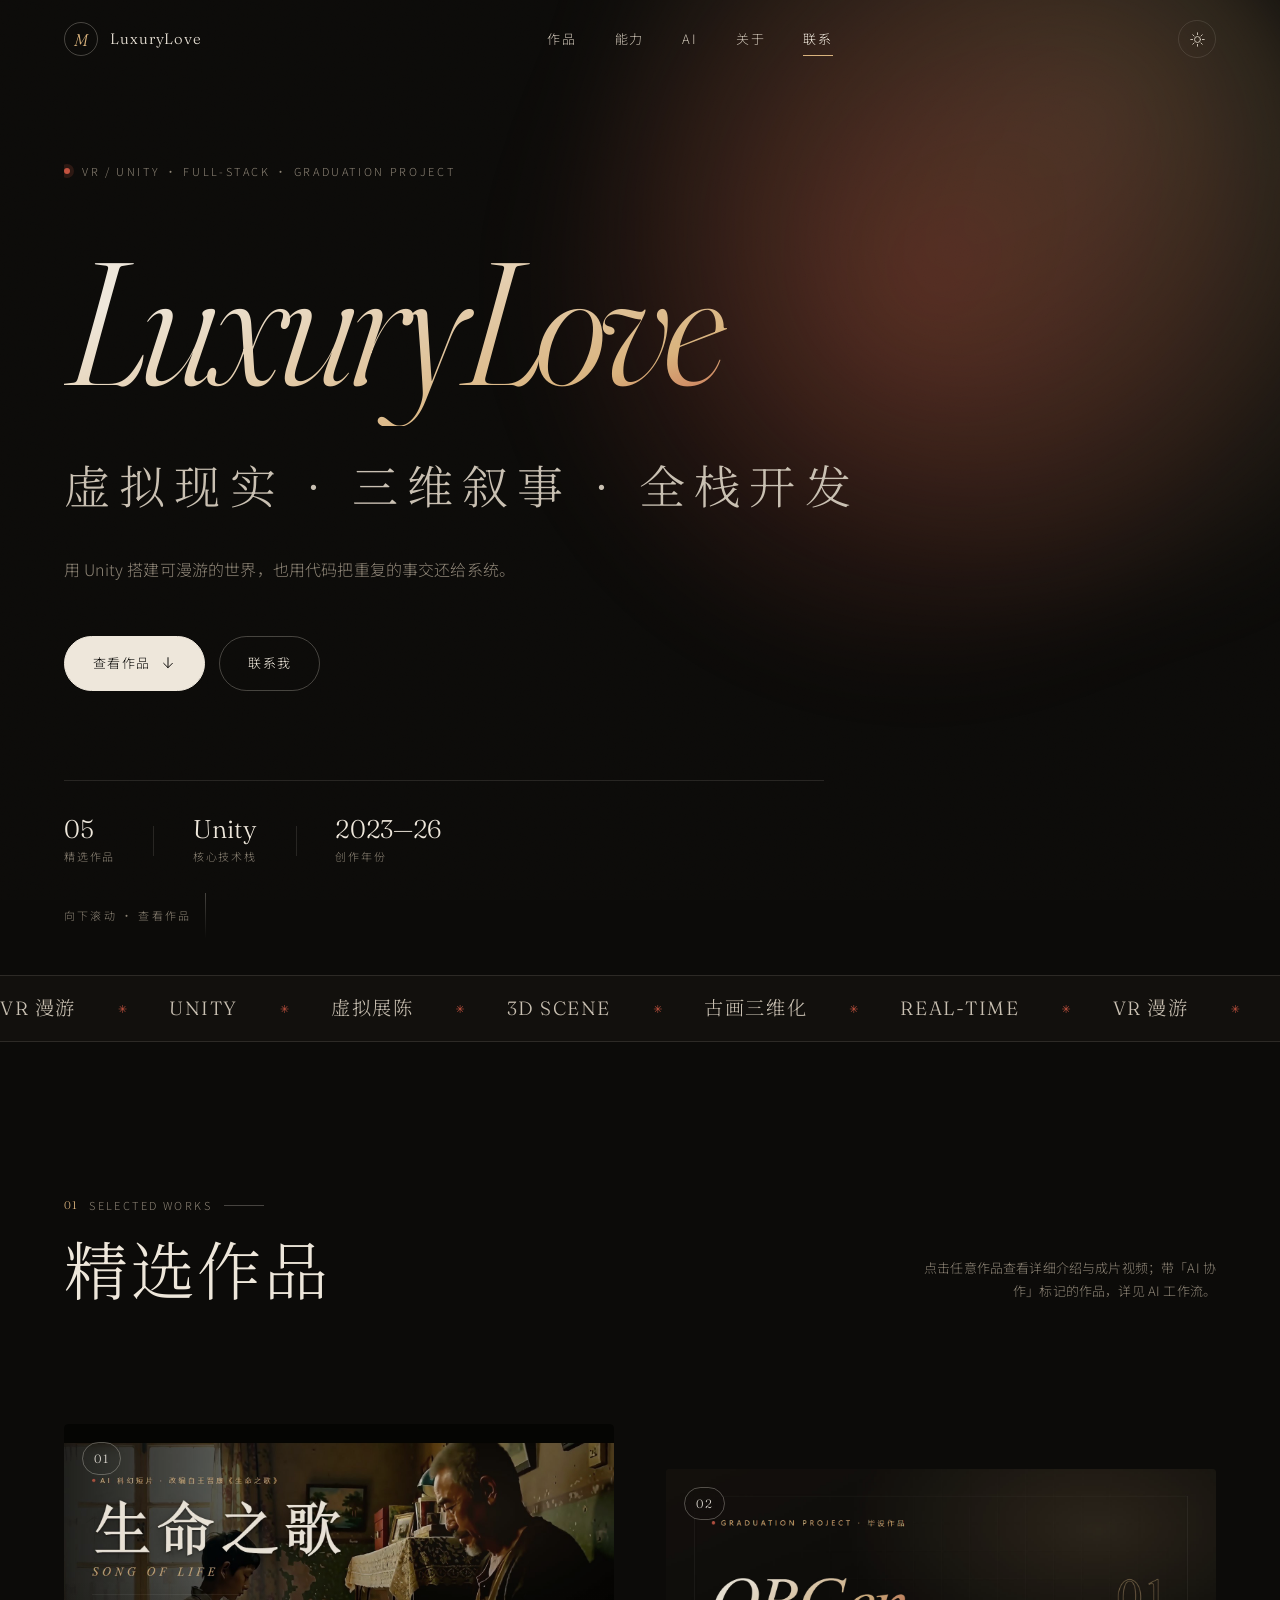
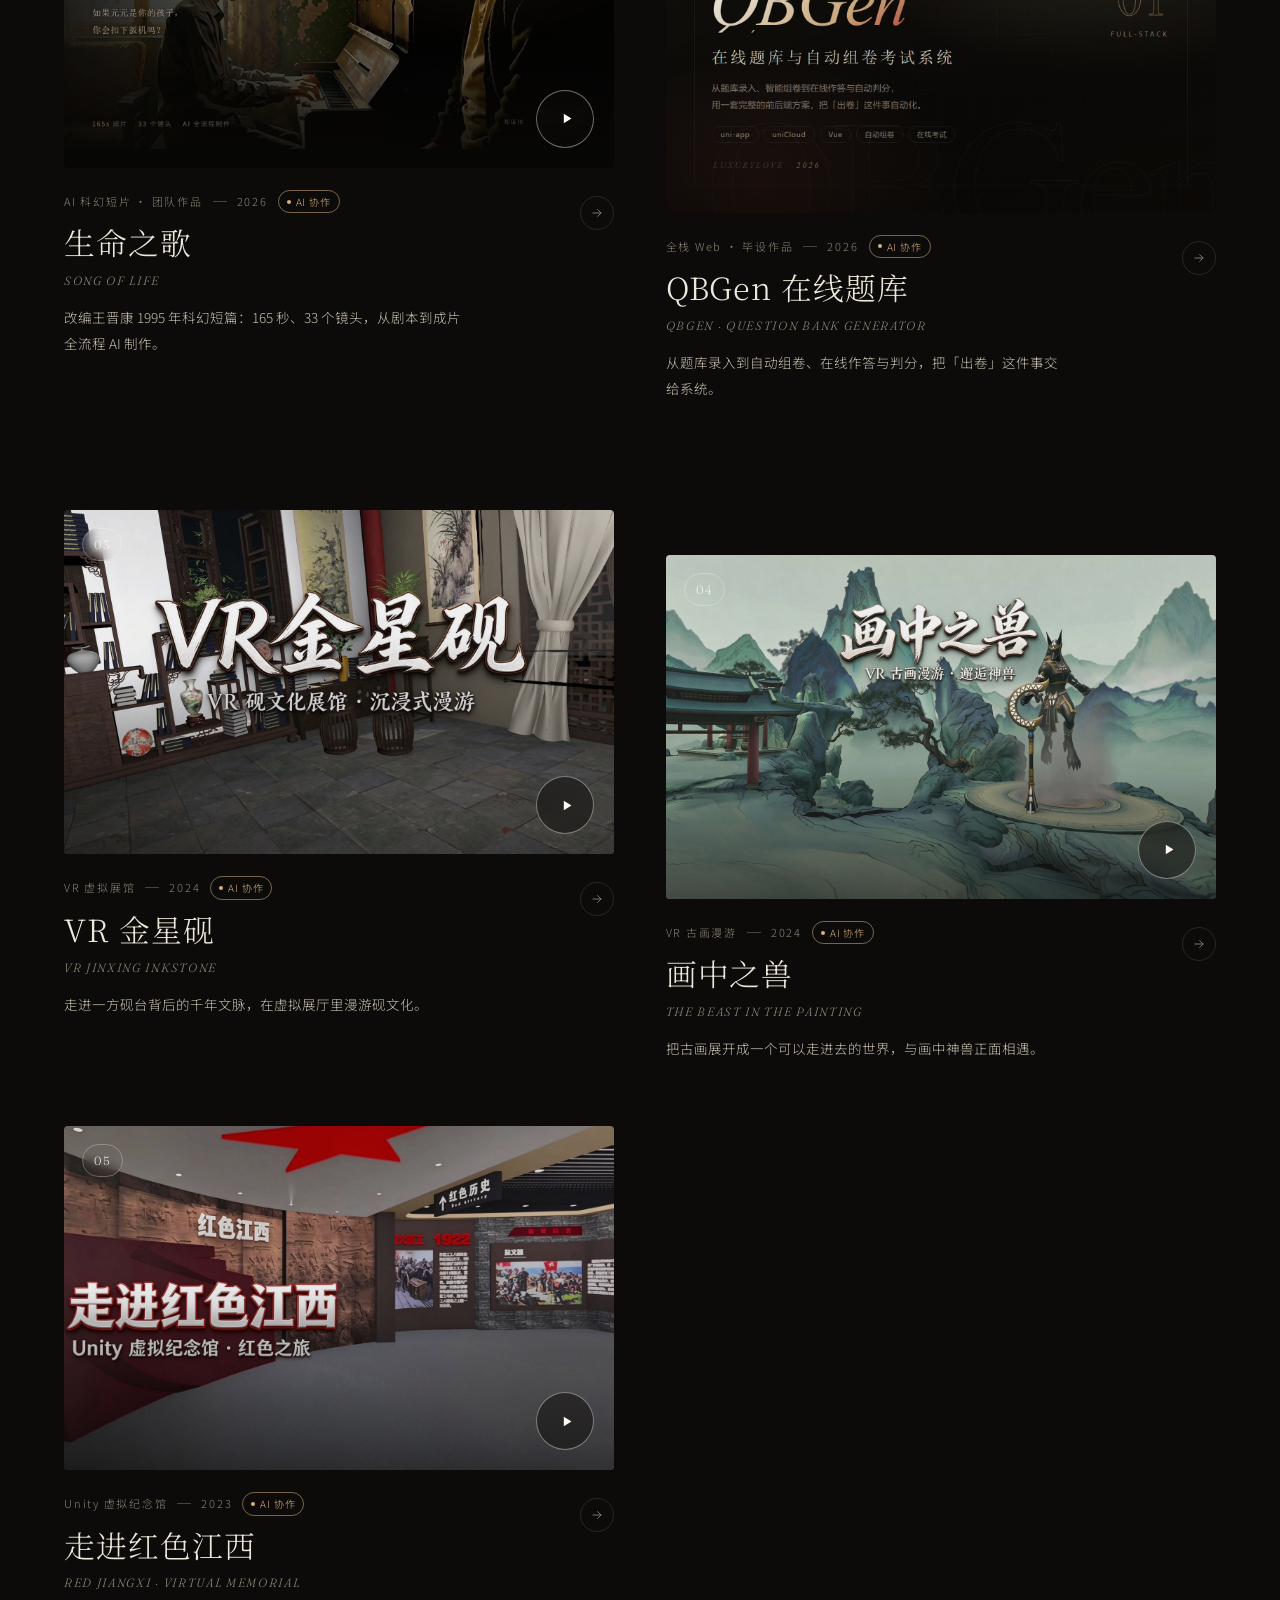
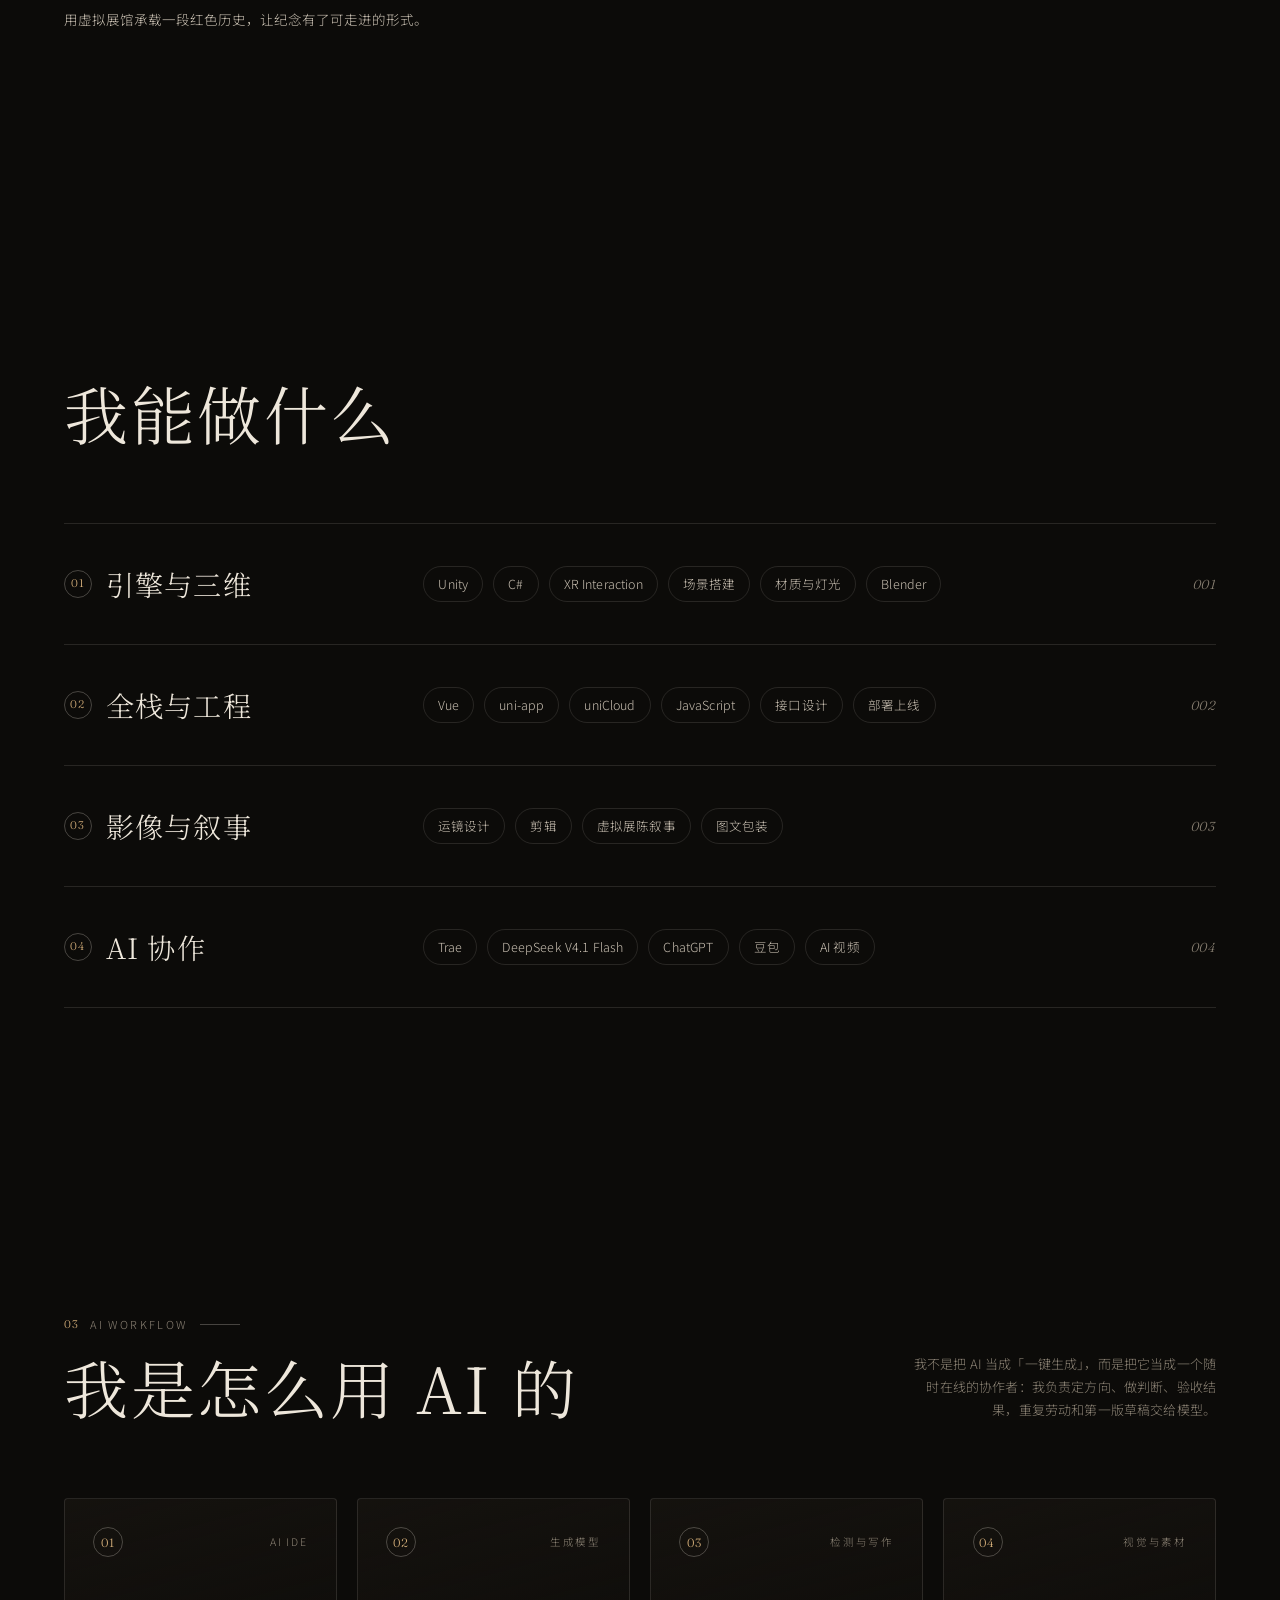
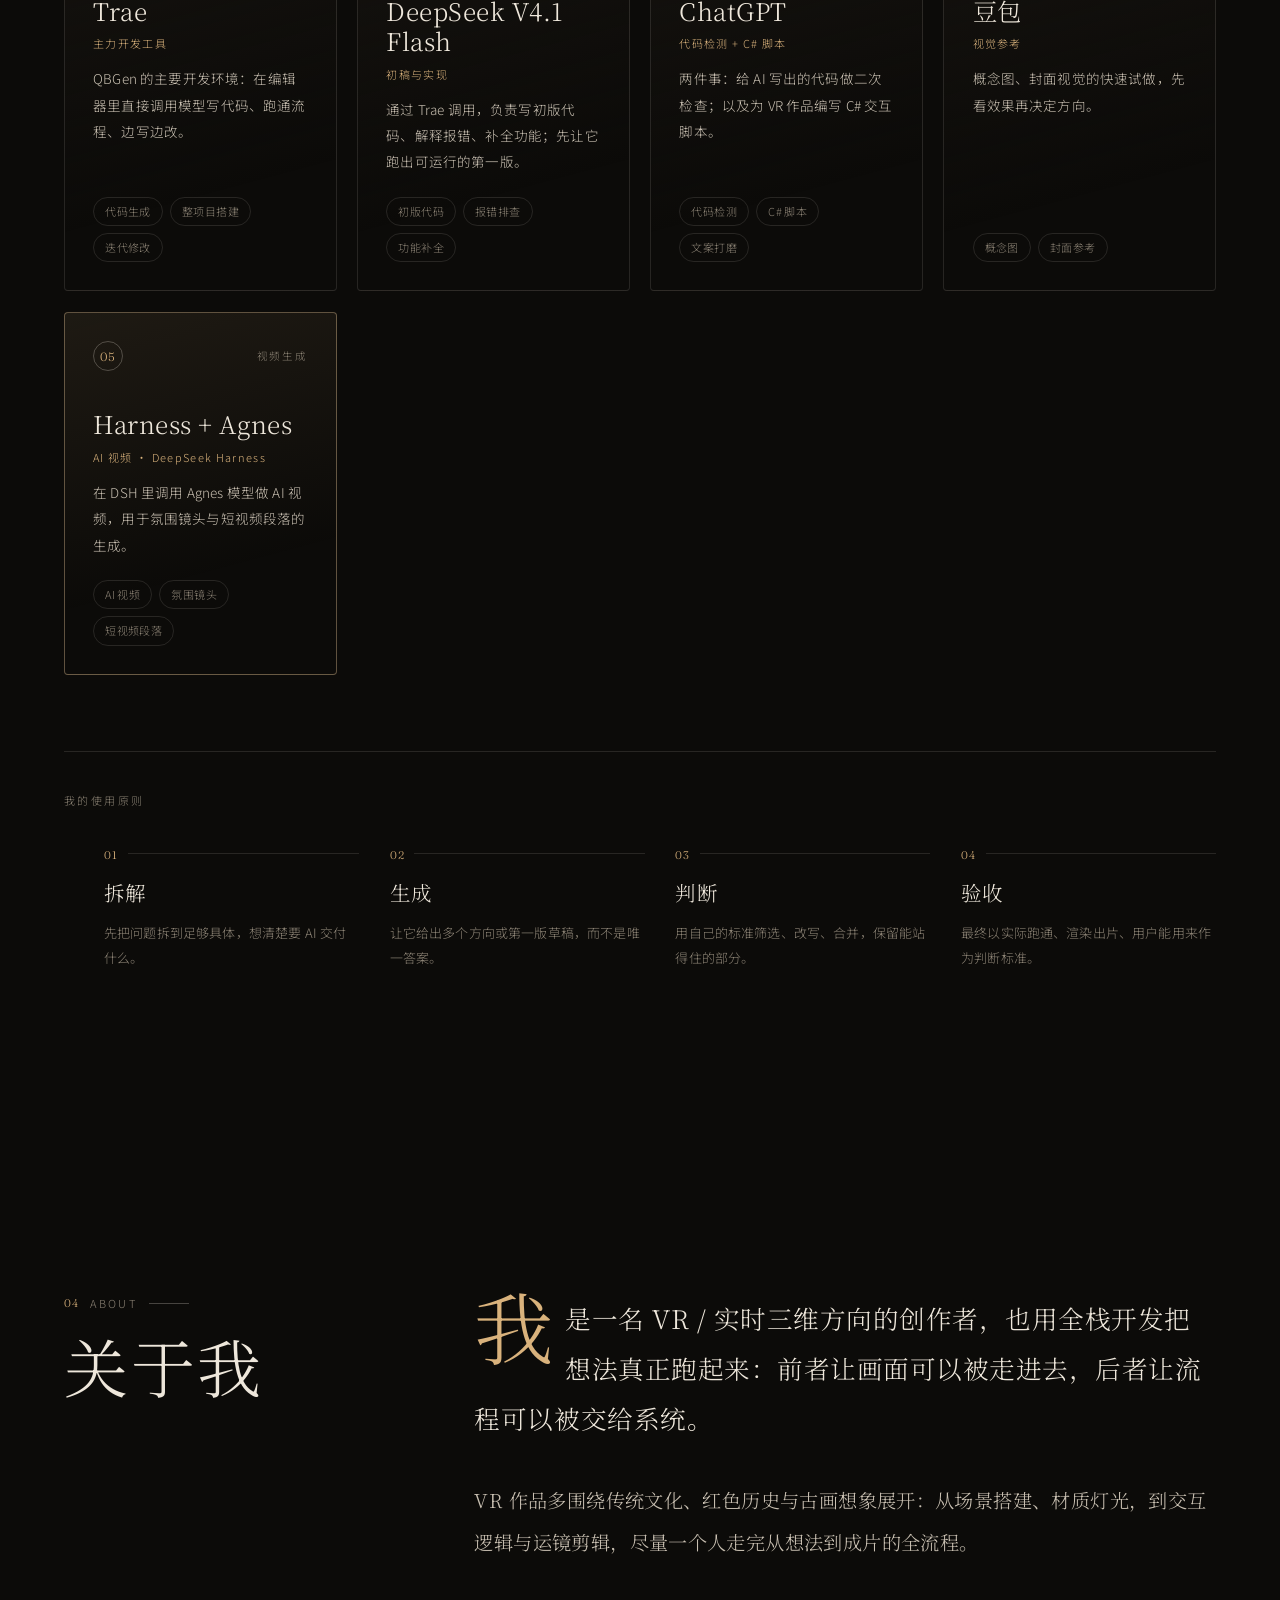
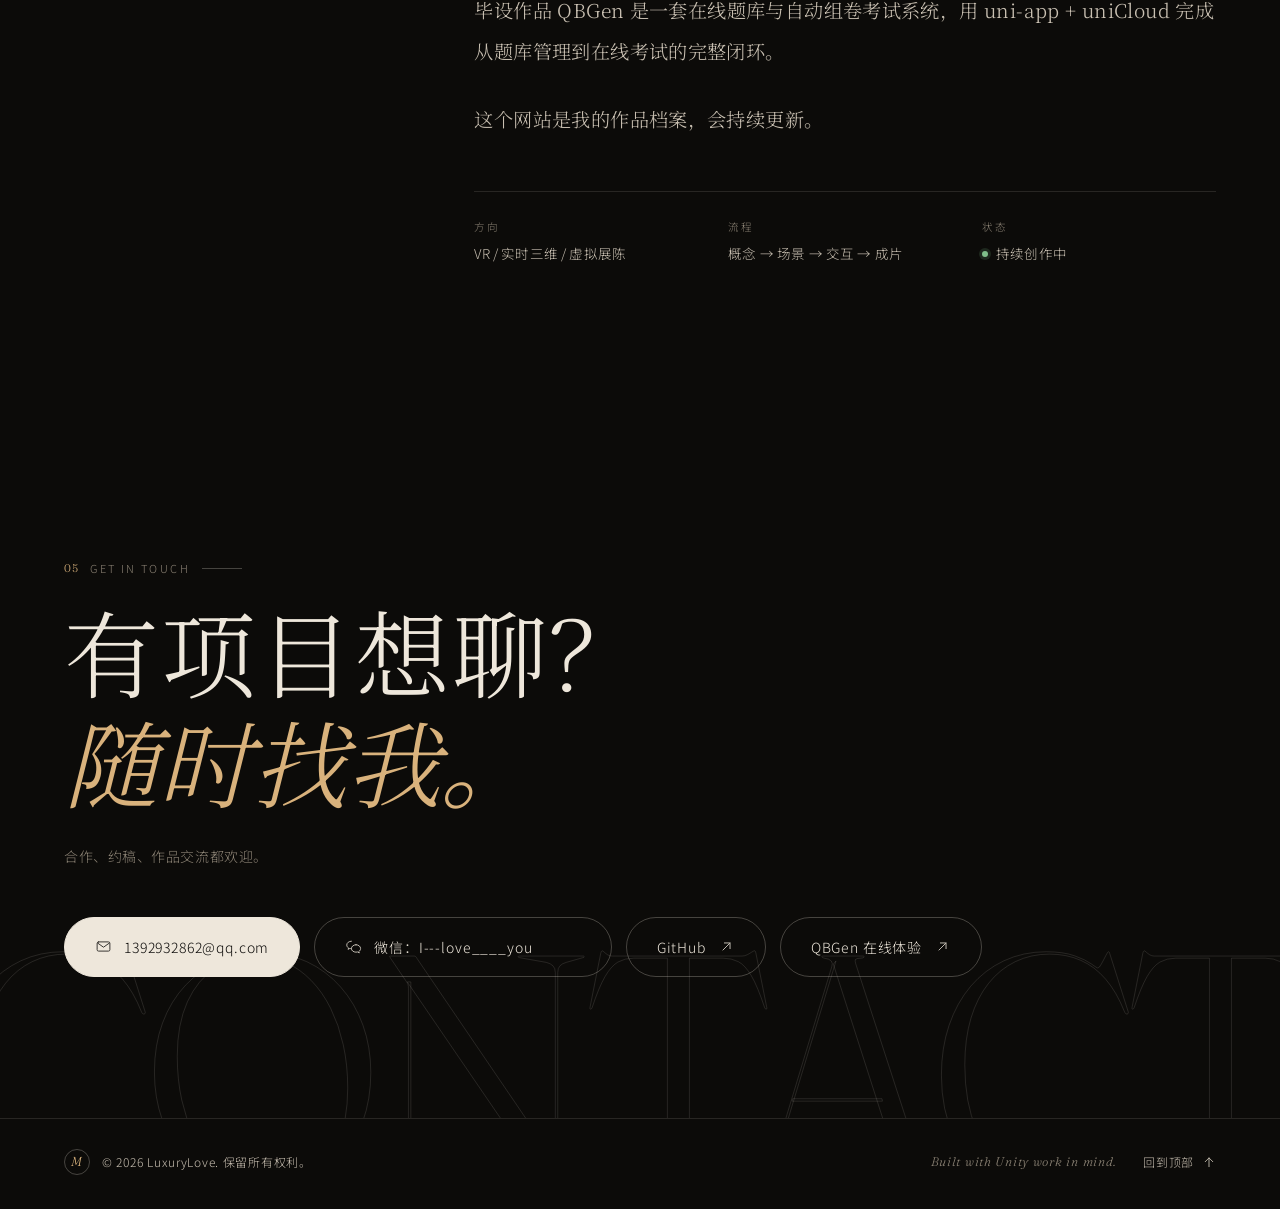
==== index.html @ 4fffd522 "Portfolio: VR works + QBGen + AI workflow + AI short film" ====
<!DOCTYPE html>
<html lang="zh-CN" data-theme="dark">
<head>
<meta charset="UTF-8" />
<meta name="viewport" content="width=device-width, initial-scale=1.0" />
<meta name="description" content="LuxuryLove · VR / Unity 三维作品集：VR 虚拟展馆、古画三维漫游、虚拟纪念馆。" />
<meta name="robots" content="noindex" />
<meta name="theme-color" content="#0c0b09" />
<title>LuxuryLove · VR 作品集</title>

<link rel="icon" href="data:image/svg+xml,%3Csvg xmlns='http://www.w3.org/2000/svg' viewBox='0 0 64 64'%3E%3Crect width='64' height='64' rx='14' fill='%230c0b09'/%3E%3Cpath d='M18 44V20h5l9 13 9-13h5v24h-6V31l-8 11-8-11v13z' fill='%23d9b27c'/%3E%3C/svg%3E" />

<link rel="preconnect" href="https://fonts.googleapis.com" />
<link rel="preconnect" href="https://fonts.gstatic.com" crossorigin />
<link href="https://fonts.googleapis.com/css2?family=Fraunces:ital,opsz,wght@0,9..144,300;0,9..144,400;1,9..144,300;1,9..144,400&family=Noto+Serif+SC:wght@300;400;600&family=Noto+Sans+SC:wght@300;400;500&display=swap" rel="stylesheet" />

<link rel="stylesheet" href="styles.css" />
<noscript>
  <style>
    .reveal, .work-card, .skill-row { opacity: 1 !important; transform: none !important; }
    .hero .scroll-hint { display: none; }
  </style>
</noscript>
</head>
<body>

<div class="grain" aria-hidden="true"></div>

<!-- 开发/截图辅助：?theme=light 强制亮色、?motion=off 直接显示全部内容、?scroll=0.5 打开即滚到指定比例、?open=作品id 直接打开详情。可保留，不影响正常访问。 -->
<script>
(function () {
  try {
    var q = new URLSearchParams(location.search);
    var root = document.documentElement;
    var theme = q.get("theme");
    if (theme === "light" || theme === "dark") root.setAttribute("data-theme", theme);
    if (q.get("motion") === "off") root.classList.add("no-motion");
    if (q.get("snap") === "1") root.classList.add("snap");
    var s = parseFloat(q.get("scroll"));
    if (!isNaN(s) && s > 0) {
      var go = function () { window.scrollTo(0, document.documentElement.scrollHeight * s); };
      window.addEventListener("load", function () { setTimeout(go, 60); });
    }
  } catch (e) {}
})();
</script>

<!-- ================= 顶部导航 ================= -->
<header class="site-header" id="siteHeader">
  <a class="brand" href="#top" aria-label="回到顶部">
    <span class="brand-mark" aria-hidden="true">M</span>
    <span class="brand-name">LuxuryLove</span>
  </a>

  <nav class="site-nav" aria-label="主导航">
    <a href="#works" data-nav="works">作品</a>
    <a href="#skills" data-nav="skills">能力</a>
    <a href="#ai" data-nav="ai">AI</a>
    <a href="#about" data-nav="about">关于</a>
    <a href="#contact" data-nav="contact">联系</a>
  </nav>

  <div class="header-tools">
    <button class="theme-toggle" id="themeToggle" type="button" aria-label="切换明暗主题" title="切换明暗主题">
      <svg class="ico-sun" viewBox="0 0 24 24" fill="none" stroke="currentColor" stroke-width="1.4" stroke-linecap="round"><circle cx="12" cy="12" r="4.2"/><path d="M12 2.5v2.6M12 18.9v2.6M2.5 12h2.6M18.9 12h2.6M5.3 5.3l1.8 1.8M16.9 16.9l1.8 1.8M18.7 5.3l-1.8 1.8M7.1 16.9l-1.8 1.8"/></svg>
      <svg class="ico-moon" viewBox="0 0 24 24" fill="none" stroke="currentColor" stroke-width="1.4" stroke-linecap="round" stroke-linejoin="round"><path d="M20 14.6A8.4 8.4 0 1 1 9.4 4a6.8 6.8 0 0 0 10.6 10.6Z"/></svg>
    </button>
  </div>
</header>

<main id="top">

  <!-- ================= 首屏 ================= -->
  <section class="hero" id="hero">
    <div class="hero-glow" aria-hidden="true"></div>
    <div class="hero-inner">
      <p class="eyebrow reveal" data-reveal-delay="0">
        <span class="dot" aria-hidden="true"></span>
        <span id="eyebrowText">VR DEVELOPER / 3D SCENE / VIRTUAL EXHIBITION</span>
      </p>

      <h1 class="hero-title">
        <span class="line reveal" data-reveal-delay="80">
          <em class="hero-name" id="heroName">LuxuryLove</em>
        </span>
        <span class="line line-cn reveal" data-reveal-delay="180" id="heroCn">虚拟现实 · 三维叙事</span>
      </h1>

      <p class="hero-lede reveal" data-reveal-delay="280" id="heroTagline">
        用 Unity 搭建可漫游的世界，把文化、历史与想象装进虚拟现场。
      </p>

      <div class="hero-actions reveal" data-reveal-delay="380">
        <a class="btn btn-primary" href="#works">
          <span>查看作品</span>
          <svg viewBox="0 0 24 24" fill="none" stroke="currentColor" stroke-width="1.5" stroke-linecap="round" stroke-linejoin="round" aria-hidden="true"><path d="M12 4v15M5.5 12.5 12 19l6.5-6.5"/></svg>
        </a>
        <a class="btn btn-ghost" href="#contact">
          <span>联系我</span>
        </a>
      </div>

      <div class="hero-meta reveal" data-reveal-delay="460">
        <div class="meta-item">
          <span class="meta-num" id="workCount">03</span>
          <span class="meta-label">精选作品</span>
        </div>
        <div class="meta-divider" aria-hidden="true"></div>
        <div class="meta-item">
          <span class="meta-num">Unity</span>
          <span class="meta-label">核心技术栈</span>
        </div>
        <div class="meta-divider" aria-hidden="true"></div>
        <div class="meta-item">
          <span class="meta-num" id="yearRange">2023—26</span>
          <span class="meta-label">创作年份</span>
        </div>
      </div>
    </div>

    <div class="scroll-hint" aria-hidden="true">
      <span id="scrollHintText">向下滚动 · 查看作品</span>
      <span class="scroll-line"></span>
    </div>
  </section>

  <!-- ================= 关键词滚动带 ================= -->
  <div class="ticker" aria-hidden="true">
    <div class="ticker-track">
      <span>VR 漫游</span><i>✳</i><span>UNITY</span><i>✳</i><span>虚拟展陈</span><i>✳</i><span>3D SCENE</span><i>✳</i><span>古画三维化</span><i>✳</i><span>REAL-TIME</span><i>✳</i>
      <span>VR 漫游</span><i>✳</i><span>UNITY</span><i>✳</i><span>虚拟展陈</span><i>✳</i><span>3D SCENE</span><i>✳</i><span>古画三维化</span><i>✳</i><span>REAL-TIME</span><i>✳</i>
    </div>
  </div>

  <!-- ================= 作品 ================= -->
  <section class="section works" id="works">
    <div class="section-head">
      <div>
        <p class="section-kicker reveal"><span>01</span> Selected Works</p>
        <h2 class="section-title reveal">精选作品</h2>
      </div>
      <p class="section-note reveal">点击任意作品查看详细介绍与成片视频；带「AI 协作」标记的作品，详见 AI 工作流。</p>
    </div>

    <div class="works-grid" id="worksGrid">
      <!-- 由 main.js 根据 data.js 生成 -->
    </div>
  </section>

  <!-- ================= 能力 ================= -->
  <section class="section skills" id="skills">
    <div class="section-head">
      <div>
        <p class="section-kicker reveal"><span>02</span> Capabilities</p>
        <h2 class="section-title reveal">我能做什么</h2>
      </div>
    </div>

    <div class="skill-list" id="skillList">
      <!-- 由 main.js 生成 -->
    </div>
  </section>

  <!-- ================= AI 工作流 ================= -->
  <section class="section ai" id="ai">
    <div class="section-head">
      <div>
        <p class="section-kicker reveal"><span>03</span> AI Workflow</p>
        <h2 class="section-title reveal">我是怎么用 AI 的</h2>
      </div>
      <p class="section-note reveal" id="aiIntro">我不是把 AI 当成「一键生成」，而是把它当成一个随时在线的协作者。</p>
    </div>

    <div class="ai-grid" id="aiToolGrid">
      <!-- 由 main.js 生成 -->
    </div>

    <div class="ai-flow reveal">
      <p class="ai-flow-label">我的使用原则</p>
      <ol class="ai-flow-steps" id="aiFlow">
        <!-- 由 main.js 生成 -->
      </ol>
    </div>
  </section>

  <!-- ================= 关于 ================= -->
  <section class="section about" id="about">
    <div class="about-grid">
      <div class="about-side reveal">
        <p class="section-kicker"><span>04</span> About</p>
        <h2 class="section-title">关于我</h2>
        <div class="about-avatar" id="aboutAvatar" hidden>
          <img alt="LuxuryLove 的头像" id="avatarImg" />
        </div>
      </div>

      <div class="about-main">
        <div class="about-text" id="aboutText">
          <!-- 由 main.js 生成 -->
        </div>

        <div class="about-facts reveal">
          <div class="fact">
            <span class="fact-label">方向</span>
            <span class="fact-value">VR / 实时三维 / 虚拟展陈</span>
          </div>
          <div class="fact">
            <span class="fact-label">流程</span>
            <span class="fact-value">概念 → 场景 → 交互 → 成片</span>
          </div>
          <div class="fact">
            <span class="fact-label">状态</span>
            <span class="fact-value"><span class="status-dot" aria-hidden="true"></span>持续创作中</span>
          </div>
        </div>
      </div>
    </div>
  </section>

  <!-- ================= 联系 ================= -->
  <section class="section contact" id="contact">
    <div class="contact-inner">
      <p class="section-kicker reveal"><span>05</span> Get in touch</p>
      <h2 class="contact-title reveal">有项目想聊？<br /><em>随时找我。</em></h2>
      <p class="contact-sub reveal">合作、约稿、作品交流都欢迎。</p>

      <div class="contact-actions reveal" id="contactActions">
        <!-- 由 main.js 生成 -->
      </div>
    </div>

    <div class="contact-bg-text" aria-hidden="true">CONTACT</div>
  </section>

</main>

<!-- ================= 页脚 ================= -->
<footer class="site-footer">
  <div class="footer-left">
    <span class="brand-mark small" aria-hidden="true">M</span>
    <span>© <span id="year">2026</span> LuxuryLove. 保留所有权利。</span>
  </div>
  <div class="footer-right">
    <span class="footer-hint">Built with Unity work in mind.</span>
    <a href="#top" class="to-top">回到顶部 <svg viewBox="0 0 24 24" fill="none" stroke="currentColor" stroke-width="1.5" stroke-linecap="round" stroke-linejoin="round" aria-hidden="true"><path d="M12 20V5M5.5 11.5 12 5l6.5 6.5"/></svg></a>
  </div>
</footer>

<!-- ================= 作品详情弹窗 ================= -->
<div class="modal" id="modal" hidden>
  <div class="modal-backdrop" data-close-modal></div>
  <div class="modal-panel" role="dialog" aria-modal="true" aria-labelledby="modalTitle" tabindex="-1">
    <button class="modal-close" type="button" aria-label="关闭" data-close-modal>
      <svg viewBox="0 0 24 24" fill="none" stroke="currentColor" stroke-width="1.5" stroke-linecap="round"><path d="M6 6l12 12M18 6 6 18"/></svg>
    </button>

    <div class="modal-top">
      <div class="modal-media" id="modalMedia">
        <!-- 视频 / 封面 -->
      </div>

      <div class="modal-head">
        <p class="modal-eyebrow" id="modalEyebrow"></p>
        <h3 class="modal-title" id="modalTitle"></h3>
        <p class="modal-en" id="modalEn"></p>
        <div class="modal-meta" id="modalMeta"></div>
        <div class="modal-tags" id="modalTags"></div>
      </div>
    </div>

    <div class="modal-body">
      <div class="modal-link-row" id="modalLinkRow" hidden>
        <a class="modal-link" id="modalLink" href="#" target="_blank" rel="noopener noreferrer">
          <span>在线体验</span>
          <svg viewBox="0 0 24 24" fill="none" stroke="currentColor" stroke-width="1.5" stroke-linecap="round" stroke-linejoin="round" aria-hidden="true"><path d="M7 17 17 7M9 7h8v8"/></svg>
        </a>
      </div>

      <div class="modal-ai" id="modalAi" hidden>
        <h4>AI 协作</h4>
        <div class="modal-ai-tools" id="modalAiTools"></div>
        <p class="modal-ai-note" id="modalAiNote"></p>
      </div>

      <div class="modal-copy" id="modalCopy"></div>
      <p class="modal-credits" id="modalCredits" hidden></p>

      <div class="modal-section" id="modalHighlightsWrap">
        <h4>做了什么</h4>
        <ul class="modal-highlights" id="modalHighlights"></ul>
      </div>
    </div>
  </div>
</div>

<script src="data.js"></script>
<script src="main.js"></script>
</body>
</html>
---- styles.css ----
/* ============================================================
   LuxuryLove · Personal Portfolio
   ============================================================ */

/* ---------- 设计变量 ---------- */
:root {
  --bg: #0c0b09;
  --bg-soft: #12100d;
  --bg-elev: #171410;
  --text: #eee7db;
  --text-soft: #c9c0b2;
  --muted: #8c8375;
  --line: rgba(238, 231, 219, 0.12);
  --line-strong: rgba(238, 231, 219, 0.26);
  --accent: #d9b27c;
  --accent-2: #c2523f;
  --accent-ink: #1a1208;
  --shadow: 0 30px 80px -30px rgba(0, 0, 0, 0.8);

  --font-display: "Fraunces", "Noto Serif SC", "Songti SC", "STSong", "SimSun", serif;
  --font-serif-cn: "Noto Serif SC", "Songti SC", "STSong", "SimSun", serif;
  --font-sans: "Noto Sans SC", "PingFang SC", "Hiragino Sans GB", "Microsoft YaHei", system-ui, -apple-system, sans-serif;

  --margin: clamp(20px, 5vw, 88px);
  --max: 1560px;
  --radius: 4px;
  --ease: cubic-bezier(0.22, 0.61, 0.36, 1);
  --ease-out: cubic-bezier(0.16, 1, 0.3, 1);
}

html[data-theme="light"] {
  --bg: #f3ede2;
  --bg-soft: #ebe4d6;
  --bg-elev: #fffaf1;
  --text: #1b1712;
  --text-soft: #4a4339;
  --muted: #7c7366;
  --line: rgba(27, 23, 18, 0.14);
  --line-strong: rgba(27, 23, 18, 0.32);
  --accent: #a8793f;
  --accent-2: #a63f2d;
  --accent-ink: #fffaf1;
  --shadow: 0 30px 70px -36px rgba(60, 45, 25, 0.4);
}

/* ---------- 基础 ---------- */
*,
*::before,
*::after { box-sizing: border-box; }

html {
  scroll-behavior: smooth;
  -webkit-text-size-adjust: 100%;
}

body {
  margin: 0;
  background: var(--bg);
  color: var(--text);
  font-family: var(--font-sans);
  font-size: 16px;
  line-height: 1.75;
  font-weight: 300;
  letter-spacing: 0.01em;
  overflow-x: hidden;
  transition: background-color 0.5s var(--ease), color 0.5s var(--ease);
}

img { display: block; max-width: 100%; }
a { color: inherit; text-decoration: none; }
button { font: inherit; color: inherit; background: none; border: 0; cursor: pointer; }
::selection { background: var(--accent); color: var(--accent-ink); }

h1, h2, h3, h4 {
  margin: 0;
  font-weight: 300;
  line-height: 1.08;
  letter-spacing: -0.01em;
}

p { margin: 0; }
ul { margin: 0; padding: 0; list-style: none; }

/* 颗粒质感 */
.grain {
  position: fixed;
  inset: 0;
  z-index: 200;
  pointer-events: none;
  opacity: 0.045;
  mix-blend-mode: overlay;
  background-image: url("data:image/svg+xml,%3Csvg xmlns='http://www.w3.org/2000/svg' width='220' height='220'%3E%3Cfilter id='n'%3E%3CfeTurbulence type='fractalNoise' baseFrequency='0.85' numOctaves='3' stitchTiles='stitch'/%3E%3C/filter%3E%3Crect width='100%25' height='100%25' filter='url(%23n)'/%3E%3C/svg%3E");
}
html[data-theme="light"] .grain { opacity: 0.05; }

/* 通用容器 */
.section {
  position: relative;
  padding: clamp(90px, 12vw, 180px) var(--margin);
  max-width: var(--max);
  margin: 0 auto;
}

/* ---------- 进场动画 ---------- */
.reveal {
  opacity: 0;
  transform: translateY(28px);
  transition: opacity 1s var(--ease-out), transform 1s var(--ease-out);
  transition-delay: var(--reveal-delay, 0ms);
}
.reveal.is-in {
  opacity: 1;
  transform: none;
}
html.no-motion .reveal,
html.no-motion .work-card,
html.no-motion .ai-card,
html.no-motion .skill-row {
  opacity: 1 !important;
  transform: none !important;
  transition: none !important;
}

/* 截图辅助：长窗口截整页时，首屏按内容高度排版 */
html.snap .hero { min-height: 0; height: auto; padding-top: 150px; padding-bottom: 90px; }
html.snap .scroll-hint { display: none; }

/* 作品卡片按内容高度排布，避免右侧错位留出大段空白 */
.works-grid { grid-auto-rows: min-content; }

@media (prefers-reduced-motion: reduce) {
  html { scroll-behavior: auto; }
  .reveal { opacity: 1; transform: none; transition: none; }
  .work-card, .skill-row { opacity: 1 !important; transform: none !important; }
}

/* ============================================================
   顶部导航
   ============================================================ */
.site-header {
  position: fixed;
  top: 0;
  left: 0;
  right: 0;
  z-index: 100;
  display: flex;
  align-items: center;
  justify-content: space-between;
  gap: 24px;
  padding: 20px var(--margin);
  transition: background-color 0.4s var(--ease), padding 0.4s var(--ease), border-color 0.4s var(--ease);
  border-bottom: 1px solid transparent;
}
.site-header.is-scrolled {
  padding-top: 13px;
  padding-bottom: 13px;
  background: color-mix(in srgb, var(--bg) 82%, transparent);
  -webkit-backdrop-filter: blur(16px) saturate(140%);
  backdrop-filter: blur(16px) saturate(140%);
  border-bottom-color: var(--line);
}

.brand {
  display: inline-flex;
  align-items: center;
  gap: 12px;
  font-family: var(--font-display);
  font-size: 15px;
  letter-spacing: 0.06em;
}
.brand-mark {
  display: grid;
  place-items: center;
  width: 34px;
  height: 34px;
  border: 1px solid var(--line-strong);
  border-radius: 50%;
  font-family: var(--font-display);
  font-style: italic;
  font-size: 17px;
  line-height: 1;
  color: var(--accent);
  transition: background-color 0.35s var(--ease), color 0.35s var(--ease), border-color 0.35s var(--ease);
}
.brand:hover .brand-mark {
  background: var(--accent);
  border-color: var(--accent);
  color: var(--accent-ink);
}
.brand-mark.small {
  width: 26px;
  height: 26px;
  font-size: 13px;
}

.site-nav {
  display: flex;
  align-items: center;
  gap: clamp(18px, 3vw, 42px);
  font-size: 13px;
  letter-spacing: 0.12em;
  color: var(--text-soft);
}
.site-nav a {
  position: relative;
  padding: 6px 0;
  transition: color 0.3s var(--ease);
}
.site-nav a::after {
  content: "";
  position: absolute;
  left: 0;
  bottom: 0;
  width: 100%;
  height: 1px;
  background: var(--accent);
  transform: scaleX(0);
  transform-origin: right;
  transition: transform 0.45s var(--ease-out);
}
.site-nav a:hover,
.site-nav a.is-active { color: var(--text); }
.site-nav a:hover::after,
.site-nav a.is-active::after {
  transform: scaleX(1);
  transform-origin: left;
}

.header-tools { display: flex; align-items: center; gap: 10px; }

.theme-toggle {
  display: grid;
  place-items: center;
  width: 38px;
  height: 38px;
  border: 1px solid var(--line);
  border-radius: 50%;
  color: var(--text-soft);
  transition: border-color 0.3s var(--ease), color 0.3s var(--ease), transform 0.3s var(--ease);
}
.theme-toggle:hover {
  border-color: var(--line-strong);
  color: var(--accent);
  transform: rotate(-12deg);
}
.theme-toggle svg { width: 17px; height: 17px; }
.theme-toggle .ico-moon { display: none; }
html[data-theme="light"] .theme-toggle .ico-sun { display: none; }
html[data-theme="light"] .theme-toggle .ico-moon { display: block; }

/* ============================================================
   首屏
   ============================================================ */
.hero {
  position: relative;
  min-height: 100svh;
  display: flex;
  flex-direction: column;
  justify-content: center;
  padding: clamp(120px, 17vh, 200px) var(--margin) clamp(80px, 12vh, 120px);
  overflow: hidden;
}

.hero-inner { overflow: clip; }
@media (max-width: 480px) {
  .hero-inner { overflow: visible; }
}

.hero-glow {
  position: absolute;
  top: -18%;
  right: -8%;
  width: min(72vw, 980px);
  aspect-ratio: 1;
  border-radius: 50%;
  background:
    radial-gradient(circle at 50% 50%, rgba(194, 82, 63, 0.34), transparent 62%),
    radial-gradient(circle at 70% 30%, rgba(217, 178, 124, 0.22), transparent 58%);
  filter: blur(38px);
  animation: floatGlow 16s ease-in-out infinite alternate;
  pointer-events: none;
}
html[data-theme="light"] .hero-glow {
  background:
    radial-gradient(circle at 50% 50%, rgba(194, 82, 63, 0.18), transparent 62%),
    radial-gradient(circle at 70% 30%, rgba(168, 121, 63, 0.2), transparent 58%);
}
@keyframes floatGlow {
  from { transform: translate3d(0, 0, 0) scale(1); }
  to   { transform: translate3d(-4%, 5%, 0) scale(1.08); }
}

.hero-inner {
  position: relative;
  z-index: 2;
  max-width: var(--max);
  width: 100%;
  margin: 0 auto;
}

.eyebrow {
  display: inline-flex;
  align-items: center;
  gap: 12px;
  max-width: 100%;
  font-size: 11px;
  letter-spacing: 0.24em;
  text-transform: uppercase;
  color: var(--muted);
  margin-bottom: clamp(26px, 4vw, 44px);
  line-height: 1.7;
}
.eyebrow .dot {
  width: 6px;
  height: 6px;
  border-radius: 50%;
  background: var(--accent-2);
  box-shadow: 0 0 0 4px color-mix(in srgb, var(--accent-2) 18%, transparent);
  animation: pulse 2.6s ease-in-out infinite;
}
@keyframes pulse {
  0%, 100% { box-shadow: 0 0 0 4px color-mix(in srgb, var(--accent-2) 16%, transparent); }
  50% { box-shadow: 0 0 0 8px color-mix(in srgb, var(--accent-2) 4%, transparent); }
}

.hero-title { display: block; }
.hero-title .line { display: block; }

.hero-name {
  display: inline-block;
  font-family: var(--font-display);
  font-style: italic;
  font-weight: 300;
  font-size: clamp(46px, 13.6vw, 206px);
  line-height: 1;
  letter-spacing: -0.04em;
  padding: 0.06em 0.16em 0.1em 0.02em;
  margin-left: -0.02em;
  background: linear-gradient(160deg, var(--text) 22%, var(--accent) 78%, var(--accent-2));
  -webkit-background-clip: text;
  background-clip: text;
  color: transparent;
}

.line-cn {
  margin-top: clamp(16px, 2.6vw, 34px);
  font-family: var(--font-serif-cn);
  font-weight: 300;
  font-size: clamp(20px, 3.6vw, 52px);
  letter-spacing: 0.2em;
  color: var(--text-soft);
}

.hero-lede {
  width: 100%;
  max-width: 34em;
  margin-top: clamp(26px, 3.4vw, 44px);
  font-size: clamp(15px, 1.25vw, 18px);
  line-height: 2;
  color: var(--muted);
  overflow-wrap: break-word;
  word-break: break-word;
}

.hero-actions {
  display: flex;
  flex-wrap: wrap;
  gap: 14px;
  margin-top: clamp(32px, 4vw, 52px);
}

.btn {
  display: inline-flex;
  align-items: center;
  gap: 10px;
  padding: 15px 28px;
  border-radius: 999px;
  font-size: 13px;
  letter-spacing: 0.1em;
  border: 1px solid var(--line-strong);
  transition: background-color 0.4s var(--ease), color 0.4s var(--ease), border-color 0.4s var(--ease), transform 0.4s var(--ease-out);
}
.btn svg { width: 16px; height: 16px; transition: transform 0.4s var(--ease-out); }
.btn:hover { transform: translateY(-3px); }
.btn-primary {
  background: var(--text);
  border-color: var(--text);
  color: var(--bg);
}
.btn-primary:hover { background: var(--accent); border-color: var(--accent); color: var(--accent-ink); }
.btn-primary:hover svg { transform: translateY(3px); }
.btn-ghost:hover { border-color: var(--accent); color: var(--accent); }

.hero-meta {
  display: flex;
  align-items: center;
  gap: clamp(18px, 3vw, 42px);
  margin-top: clamp(48px, 7vw, 92px);
  padding-top: clamp(22px, 3vw, 34px);
  border-top: 1px solid var(--line);
  max-width: 760px;
}
.meta-item { display: flex; flex-direction: column; gap: 4px; }
.meta-num {
  font-family: var(--font-display);
  font-size: clamp(18px, 2vw, 26px);
  line-height: 1.1;
  color: var(--text);
}
.meta-label {
  font-size: 11px;
  letter-spacing: 0.16em;
  color: var(--muted);
}
.meta-divider { width: 1px; height: 30px; background: var(--line); }

.scroll-hint {
  position: absolute;
  left: var(--margin);
  bottom: clamp(24px, 4vh, 42px);
  display: flex;
  align-items: center;
  gap: 14px;
  font-size: 11px;
  letter-spacing: 0.2em;
  color: var(--muted);
  z-index: 2;
}
.scroll-line {
  display: block;
  width: 1px;
  height: 46px;
  background: linear-gradient(to bottom, var(--line-strong), transparent);
  position: relative;
  overflow: hidden;
}
.scroll-line::after {
  content: "";
  position: absolute;
  top: -50%;
  left: 0;
  width: 100%;
  height: 50%;
  background: var(--accent);
  animation: scrollDrop 2.4s var(--ease) infinite;
}
@keyframes scrollDrop {
  0% { transform: translateY(0); opacity: 0; }
  30% { opacity: 1; }
  100% { transform: translateY(300%); opacity: 0; }
}

/* ============================================================
   滚动关键词带
   ============================================================ */
.ticker {
  overflow: hidden;
  border-top: 1px solid var(--line);
  border-bottom: 1px solid var(--line);
  background: var(--bg-soft);
  padding: 16px 0;
  max-width: 100vw;
}
.ticker-track {
  display: flex;
  align-items: center;
  gap: 42px;
  width: max-content;
  animation: tickerMove 42s linear infinite;
}
.ticker span {
  font-family: var(--font-display);
  font-size: clamp(15px, 1.5vw, 20px);
  letter-spacing: 0.08em;
  color: var(--text-soft);
  white-space: nowrap;
}
.ticker i {
  font-style: normal;
  color: var(--accent-2);
  font-size: 11px;
}
@keyframes tickerMove {
  from { transform: translateX(0); }
  to { transform: translateX(-50%); }
}

/* ============================================================
   区块标题
   ============================================================ */
.section-head {
  display: flex;
  align-items: flex-end;
  justify-content: space-between;
  gap: 32px;
  margin-bottom: clamp(44px, 6vw, 86px);
}
.section-kicker {
  display: flex;
  align-items: center;
  gap: 12px;
  font-size: 11px;
  letter-spacing: 0.22em;
  text-transform: uppercase;
  color: var(--muted);
  margin-bottom: 18px;
}
.section-kicker span {
  font-family: var(--font-display);
  color: var(--accent);
  letter-spacing: 0.05em;
}
.section-kicker::after {
  content: "";
  width: 40px;
  height: 1px;
  background: var(--line-strong);
}
.section-title {
  font-family: var(--font-serif-cn);
  font-weight: 300;
  font-size: clamp(34px, 5vw, 68px);
  letter-spacing: 0.04em;
}
.section-note {
  font-size: 13px;
  color: var(--muted);
  max-width: 24em;
  text-align: right;
}

/* ============================================================
   作品网格
   ============================================================ */
.works-grid {
  display: grid;
  grid-template-columns: repeat(2, minmax(0, 1fr));
  gap: clamp(30px, 5vw, 80px) clamp(24px, 4vw, 64px);
}

.work-card {
  position: relative;
  display: block;
  text-align: left;
  width: 100%;
  padding: 0;
  cursor: pointer;
  opacity: 0;
  transform: translateY(36px);
  transition: opacity 0.9s var(--ease-out), transform 0.9s var(--ease-out);
}
.work-card.is-in { opacity: 1; transform: none; }
.work-card:nth-child(even) { margin-top: clamp(30px, 7vw, 110px); }

.work-cover {
  position: relative;
  overflow: hidden;
  aspect-ratio: 16 / 10;
  background: var(--bg-elev);
  border-radius: var(--radius);
}
.work-cover img {
  width: 100%;
  height: 100%;
  object-fit: cover;
  transform: scale(1.02);
  transition: transform 1.1s var(--ease-out), filter 0.8s var(--ease);
  filter: saturate(0.92) brightness(0.94);
}
.work-card:hover .work-cover img,
.work-card:focus-visible .work-cover img {
  transform: scale(1.07);
  filter: saturate(1.05) brightness(1);
}

.work-cover::after {
  content: "";
  position: absolute;
  inset: 0;
  background: linear-gradient(to top, rgba(8, 7, 5, 0.72), rgba(8, 7, 5, 0) 55%);
  opacity: 0.85;
  transition: opacity 0.6s var(--ease);
}
.work-card:hover .work-cover::after { opacity: 1; }

.work-index {
  position: absolute;
  top: 18px;
  left: 18px;
  z-index: 2;
  font-family: var(--font-display);
  font-size: 12px;
  letter-spacing: 0.14em;
  color: rgba(255, 250, 241, 0.86);
  padding: 5px 11px;
  border: 1px solid rgba(255, 250, 241, 0.28);
  border-radius: 999px;
  -webkit-backdrop-filter: blur(6px);
  backdrop-filter: blur(6px);
}

.work-play {
  position: absolute;
  z-index: 2;
  right: 20px;
  bottom: 20px;
  width: 58px;
  height: 58px;
  border-radius: 50%;
  display: grid;
  place-items: center;
  background: rgba(12, 11, 9, 0.5);
  border: 1px solid rgba(255, 250, 241, 0.42);
  color: #fffaf1;
  -webkit-backdrop-filter: blur(10px);
  backdrop-filter: blur(10px);
  transition: background-color 0.45s var(--ease), transform 0.45s var(--ease-out), color 0.45s var(--ease);
}
.work-play svg { width: 17px; height: 17px; margin-left: 2px; }
.work-card:hover .work-play {
  background: var(--accent);
  border-color: var(--accent);
  color: var(--accent-ink);
  transform: scale(1.08);
}
.work-card:hover .work-index {
  border-color: rgba(217, 178, 124, 0.75);
  color: #fffaf1;
}

.work-caption {
  display: flex;
  align-items: flex-start;
  justify-content: space-between;
  gap: 24px;
  padding-top: 22px;
}
.work-cat {
  display: flex;
  flex-wrap: wrap;
  align-items: center;
  gap: 10px;
  font-size: 11px;
  letter-spacing: 0.16em;
  color: var(--muted);
  margin-bottom: 10px;
}
.work-cat .sep { width: 14px; height: 1px; background: var(--line-strong); }
.work-title {
  font-family: var(--font-serif-cn);
  font-size: clamp(23px, 2.4vw, 34px);
  font-weight: 300;
  letter-spacing: 0.03em;
  line-height: 1.3;
  transition: color 0.35s var(--ease);
}
.work-card:hover .work-title { color: var(--accent); }
.work-en {
  margin-top: 7px;
  font-family: var(--font-display);
  font-style: italic;
  font-size: 12px;
  letter-spacing: 0.14em;
  text-transform: uppercase;
  color: var(--muted);
}
.work-sub {
  margin-top: 14px;
  font-size: 13.5px;
  line-height: 1.9;
  color: var(--text-soft);
  max-width: 30em;
}
.work-arrow {
  flex: none;
  margin-top: 6px;
  width: 34px;
  height: 34px;
  display: grid;
  place-items: center;
  border: 1px solid var(--line);
  border-radius: 50%;
  color: var(--muted);
  transition: all 0.45s var(--ease-out);
}
.work-arrow svg { width: 14px; height: 14px; }
.work-card:hover .work-arrow {
  border-color: var(--accent);
  color: var(--accent);
  transform: rotate(-45deg);
}
.work-card:focus-visible { outline: 2px solid var(--accent); outline-offset: 8px; border-radius: var(--radius); }

/* 空状态 */
.works-empty {
  grid-column: 1 / -1;
  padding: 60px 0;
  color: var(--muted);
  font-size: 14px;
}

/* ============================================================
   能力列表
   ============================================================ */
.skill-list {
  border-top: 1px solid var(--line);
}
.skill-row {
  display: grid;
  grid-template-columns: minmax(140px, 0.9fr) 2fr auto;
  align-items: center;
  gap: 24px;
  padding: clamp(26px, 3.4vw, 42px) 0;
  border-bottom: 1px solid var(--line);
  position: relative;
  opacity: 0;
  transform: translateY(20px);
  transition: opacity 0.8s var(--ease-out), transform 0.8s var(--ease-out), padding 0.5s var(--ease);
}
.skill-row.is-in { opacity: 1; transform: none; }
.skill-row::before {
  content: "";
  position: absolute;
  inset: 0;
  background: linear-gradient(90deg, color-mix(in srgb, var(--accent) 7%, transparent), transparent 70%);
  opacity: 0;
  transition: opacity 0.5s var(--ease);
  pointer-events: none;
}
.skill-row:hover::before { opacity: 1; }
.skill-name {
  font-family: var(--font-serif-cn);
  font-size: clamp(20px, 2.2vw, 30px);
  letter-spacing: 0.04em;
  display: flex;
  align-items: center;
  gap: 14px;
}
.skill-name::before {
  content: attr(data-index);
  font-family: var(--font-display);
  font-size: 11px;
  letter-spacing: 0.1em;
  color: var(--accent);
  border: 1px solid var(--line-strong);
  border-radius: 50%;
  width: 28px;
  height: 28px;
  display: grid;
  place-items: center;
  flex: none;
}
.skill-items {
  display: flex;
  flex-wrap: wrap;
  gap: 8px 10px;
}
.skill-items li {
  padding: 6px 14px;
  border: 1px solid var(--line);
  border-radius: 999px;
  font-size: 12.5px;
  color: var(--text-soft);
  transition: border-color 0.35s var(--ease), color 0.35s var(--ease), background-color 0.35s var(--ease);
}
.skill-row:hover .skill-items li { border-color: color-mix(in srgb, var(--accent) 45%, var(--line)); }
.skill-row:hover .skill-items li:hover { background: var(--accent); border-color: var(--accent); color: var(--accent-ink); }
.skill-mark {
  font-family: var(--font-display);
  font-style: italic;
  font-size: 13px;
  color: var(--muted);
  letter-spacing: 0.06em;
}

/* ============================================================
   AI 工作流
   ============================================================ */
.ai-grid {
  display: grid;
  grid-template-columns: repeat(auto-fit, minmax(220px, 1fr));
  gap: clamp(14px, 1.6vw, 22px);
}

.ai-card {
  position: relative;
  display: flex;
  flex-direction: column;
  min-height: 280px;
  padding: clamp(22px, 2.2vw, 30px);
  border: 1px solid var(--line);
  border-radius: var(--radius);
  background: linear-gradient(165deg, color-mix(in srgb, var(--bg-elev) 82%, transparent), transparent 72%);
  opacity: 0;
  transform: translateY(24px);
  transition: opacity 0.8s var(--ease-out), transform 0.8s var(--ease-out),
              border-color 0.45s var(--ease), background-color 0.45s var(--ease);
  overflow: hidden;
}
.ai-card.is-in { opacity: 1; transform: none; }
.ai-card::after {
  content: "";
  position: absolute;
  inset: auto 0 0 0;
  height: 2px;
  background: linear-gradient(90deg, var(--accent), var(--accent-2));
  transform: scaleX(0);
  transform-origin: left;
  transition: transform 0.6s var(--ease-out);
}
.ai-card:hover {
  border-color: color-mix(in srgb, var(--accent) 55%, var(--line));
  transform: translateY(-4px);
}
.ai-card:hover::after { transform: scaleX(1); }

.ai-card.is-concept {
  background: linear-gradient(165deg, color-mix(in srgb, var(--accent) 9%, transparent), transparent 70%);
  border-color: color-mix(in srgb, var(--accent) 32%, var(--line));
}

.ai-card-top {
  display: flex;
  align-items: center;
  justify-content: space-between;
  gap: 12px;
  margin-bottom: clamp(28px, 3vw, 44px);
}
.ai-idx {
  font-family: var(--font-display);
  font-size: 12px;
  letter-spacing: 0.1em;
  color: var(--accent);
  border: 1px solid var(--line-strong);
  border-radius: 50%;
  width: 30px;
  height: 30px;
  display: grid;
  place-items: center;
  flex: none;
}
.ai-cat {
  font-size: 10.5px;
  letter-spacing: 0.16em;
  color: var(--muted);
  text-align: right;
}
.ai-name {
  font-family: var(--font-serif-cn);
  font-size: clamp(22px, 1.9vw, 27px);
  letter-spacing: 0.02em;
  line-height: 1.25;
}
.ai-role {
  margin-top: 8px;
  font-size: 11px;
  letter-spacing: 0.12em;
  color: var(--accent);
}
.ai-desc {
  margin-top: 12px;
  font-size: 13.5px;
  line-height: 1.95;
  color: var(--text-soft);
}
.ai-uses {
  display: flex;
  flex-wrap: wrap;
  gap: 7px;
  margin-top: auto;
  padding-top: 22px;
}
.ai-uses li {
  font-size: 11px;
  letter-spacing: 0.04em;
  padding: 4px 11px;
  border: 1px solid var(--line);
  border-radius: 999px;
  color: var(--muted);
  transition: color 0.35s var(--ease), border-color 0.35s var(--ease);
}
.ai-card:hover .ai-uses li {
  border-color: color-mix(in srgb, var(--accent) 40%, var(--line));
  color: var(--text-soft);
}

/* 使用原则 */
.ai-flow {
  margin-top: clamp(46px, 6vw, 84px);
  padding-top: clamp(28px, 3vw, 40px);
  border-top: 1px solid var(--line);
}
.ai-flow-label {
  font-size: 11px;
  letter-spacing: 0.22em;
  text-transform: uppercase;
  color: var(--muted);
  margin-bottom: clamp(24px, 3vw, 36px);
}
.ai-flow-steps {
  display: grid;
  grid-template-columns: repeat(4, minmax(0, 1fr));
  gap: clamp(16px, 2.4vw, 40px);
}
.ai-step {
  display: flex;
  flex-direction: column;
  gap: 10px;
  position: relative;
}
.ai-step::before {
  content: "";
  position: absolute;
  top: 7px;
  left: 0;
  width: 100%;
  height: 1px;
  background: var(--line);
}
.ai-step-num {
  position: relative;
  z-index: 1;
  align-self: flex-start;
  font-family: var(--font-display);
  font-size: 11px;
  letter-spacing: 0.08em;
  color: var(--accent);
  background: var(--bg);
  padding-right: 10px;
}
.ai-step-title {
  font-family: var(--font-serif-cn);
  font-size: clamp(19px, 1.6vw, 23px);
  letter-spacing: 0.06em;
  color: var(--text);
}
.ai-step-desc {
  font-size: 13px;
  line-height: 1.9;
  color: var(--muted);
}

/* 作品卡片上的 AI 标记 */
.ai-badge {
  display: inline-flex;
  align-items: center;
  gap: 5px;
  font-size: 10px;
  letter-spacing: 0.08em;
  padding: 2px 8px;
  border-radius: 999px;
  border: 1px solid color-mix(in srgb, var(--accent) 45%, var(--line));
  color: var(--accent);
  white-space: nowrap;
}
.ai-badge::before {
  content: "";
  width: 4px;
  height: 4px;
  border-radius: 50%;
  background: var(--accent);
}

/* ============================================================
   关于
   ============================================================ */
.about-grid {
  display: grid;
  grid-template-columns: minmax(220px, 0.72fr) minmax(0, 1.6fr);
  gap: clamp(30px, 6vw, 100px);
  align-items: start;
}
.about-side { min-width: 0; }
.about-side .section-title { margin-top: 0; }

.about-avatar {
  width: min(240px, 70%);
  margin-top: 40px;
  aspect-ratio: 3 / 4;
  overflow: hidden;
  border-radius: var(--radius);
  border: 1px solid var(--line);
  background: var(--bg-elev);
}
.about-avatar img { width: 100%; height: 100%; object-fit: cover; filter: grayscale(0.15); }

.about-text p {
  font-family: var(--font-serif-cn);
  font-weight: 300;
  font-size: clamp(16px, 1.5vw, 20px);
  line-height: 2.15;
  color: var(--text-soft);
  margin-bottom: 1.4em;
  letter-spacing: 0.02em;
}
.about-text p:first-child {
  font-size: clamp(19px, 2vw, 26px);
  line-height: 1.95;
  color: var(--text);
}
.about-text p:first-child::first-letter {
  font-family: var(--font-display);
  float: left;
  font-size: 3.1em;
  line-height: 0.8;
  padding: 0.06em 0.14em 0 0;
  color: var(--accent);
}

.about-facts {
  display: grid;
  grid-template-columns: repeat(3, minmax(0, 1fr));
  gap: 20px;
  margin-top: clamp(30px, 4vw, 52px);
  padding-top: 26px;
  border-top: 1px solid var(--line);
}
.fact { display: flex; flex-direction: column; gap: 7px; }
.fact-label {
  font-size: 10.5px;
  letter-spacing: 0.18em;
  color: var(--muted);
  text-transform: uppercase;
}
.fact-value {
  font-size: 13.5px;
  color: var(--text-soft);
  display: flex;
  align-items: center;
  gap: 8px;
  line-height: 1.6;
}
.status-dot {
  width: 6px;
  height: 6px;
  border-radius: 50%;
  background: #7fbf8a;
  flex: none;
  box-shadow: 0 0 0 3px rgba(127, 191, 138, 0.16);
}

/* ============================================================
   联系
   ============================================================ */
.contact {
  padding-top: clamp(80px, 11vw, 160px);
  padding-bottom: clamp(80px, 11vw, 160px);
  overflow: hidden;
}
.contact-inner { position: relative; z-index: 2; }
.contact-title {
  font-family: var(--font-serif-cn);
  font-weight: 300;
  font-size: clamp(38px, 7.4vw, 108px);
  line-height: 1.16;
  letter-spacing: 0.02em;
}
.contact-title em {
  font-family: var(--font-display);
  font-style: italic;
  font-weight: 300;
  color: var(--accent);
  letter-spacing: -0.01em;
}
.contact-sub {
  margin-top: 22px;
  font-size: 14px;
  color: var(--muted);
  letter-spacing: 0.04em;
}
.contact-actions {
  display: flex;
  flex-wrap: wrap;
  gap: 14px;
  margin-top: clamp(32px, 4vw, 48px);
  align-items: center;
}
.contact-btn {
  display: inline-flex;
  align-items: center;
  gap: 12px;
  padding: 17px 30px;
  border: 1px solid var(--line-strong);
  border-radius: 999px;
  font-size: 14px;
  letter-spacing: 0.06em;
  transition: all 0.4s var(--ease);
  background: transparent;
  color: var(--text);
}
.contact-btn svg { width: 17px; height: 17px; opacity: 0.8; }
.contact-btn:hover {
  background: var(--accent);
  border-color: var(--accent);
  color: var(--accent-ink);
  transform: translateY(-3px);
}
.contact-btn.is-solid {
  background: var(--text);
  border-color: var(--text);
  color: var(--bg);
}
.contact-btn.is-solid:hover {
  background: var(--accent);
  border-color: var(--accent);
  color: var(--accent-ink);
}
.contact-btn .copied {
  font-size: 11px;
  letter-spacing: 0.1em;
  color: #7fbf8a;
  opacity: 0;
  transform: translateX(-6px);
  transition: opacity 0.3s var(--ease), transform 0.3s var(--ease);
}
.contact-btn.copied-state .copied { opacity: 1; transform: none; }
.contact-btn.copied-state:hover { background: transparent; color: var(--text); border-color: var(--line-strong); transform: none; }

.contact-bg-text {
  position: absolute;
  right: -2%;
  bottom: -12%;
  z-index: 1;
  font-family: var(--font-display);
  font-size: clamp(140px, 26vw, 420px);
  line-height: 0.8;
  letter-spacing: -0.03em;
  color: transparent;
  -webkit-text-stroke: 1px var(--line);
  pointer-events: none;
  user-select: none;
}

/* ============================================================
   页脚
   ============================================================ */
.site-footer {
  display: flex;
  align-items: center;
  justify-content: space-between;
  flex-wrap: wrap;
  gap: 18px;
  padding: 30px var(--margin) 34px;
  border-top: 1px solid var(--line);
  font-size: 12px;
  letter-spacing: 0.06em;
  color: var(--text-soft);
  position: relative;
  z-index: 3;
}
.footer-left { display: flex; align-items: center; gap: 12px; }
.footer-right { display: flex; align-items: center; gap: 26px; }
.footer-hint { font-family: var(--font-display); font-style: italic; font-size: 12.5px; color: var(--muted); }
.to-top {
  display: inline-flex;
  align-items: center;
  gap: 8px;
  color: var(--text-soft);
  transition: color 0.3s var(--ease);
}
.to-top svg { width: 14px; height: 14px; transition: transform 0.4s var(--ease-out); }
.to-top:hover { color: var(--accent); }
.to-top:hover svg { transform: translateY(-3px); }

/* ============================================================
   作品详情弹窗
   ============================================================ */
.modal {
  position: fixed;
  inset: 0;
  z-index: 300;
  display: flex;
  align-items: center;
  justify-content: center;
  padding: clamp(12px, 3vw, 48px);
}.modal[hidden] { display: none; }

.modal-backdrop {
  position: absolute;
  inset: 0;
  background: color-mix(in srgb, #050403 78%, transparent);
  -webkit-backdrop-filter: blur(10px);
  backdrop-filter: blur(10px);
  opacity: 0;
  transition: opacity 0.45s var(--ease);
}
.modal.is-open .modal-backdrop { opacity: 1; }

.modal-panel {
  position: relative;
  z-index: 1;
  width: min(1080px, 100%);
  max-height: min(92vh, 100%);
  overflow-y: auto;
  overscroll-behavior: contain;
  background: var(--bg);
  border: 1px solid var(--line);
  border-radius: 6px;
  box-shadow: var(--shadow);
  opacity: 0;
  transform: translateY(26px) scale(0.99);
  transition: opacity 0.5s var(--ease), transform 0.6s var(--ease-out);
  scrollbar-width: thin;
  scrollbar-color: var(--line-strong) transparent;
  outline: none;
}
.modal.is-open .modal-panel { opacity: 1; transform: none; }
.modal-panel::-webkit-scrollbar { width: 8px; }
.modal-panel::-webkit-scrollbar-thumb { background: var(--line-strong); border-radius: 99px; }
.modal-panel > .modal-close { z-index: 6; }

.modal-close {
  position: absolute;
  top: 14px;
  right: 14px;
  z-index: 5;
  width: 42px;
  height: 42px;
  border-radius: 50%;
  display: grid;
  place-items: center;
  background: rgba(10, 9, 7, 0.55);
  border: 1px solid rgba(255, 250, 241, 0.25);
  color: #fffaf1;
  -webkit-backdrop-filter: blur(10px);
  backdrop-filter: blur(10px);
  transition: all 0.35s var(--ease);
}
.modal-close svg { width: 18px; height: 18px; }
.modal-close:hover { background: var(--accent); border-color: var(--accent); color: var(--accent-ink); transform: rotate(90deg); }

.modal-top {
  display: grid;
  grid-template-columns: minmax(0, 1.42fr) minmax(0, 1fr);
  align-items: start;
  border-bottom: 1px solid var(--line);
}

.modal-media {
  position: relative;
  background: #060504;
  aspect-ratio: 16 / 9;
  overflow: hidden;
  border-right: 1px solid var(--line);
}
.modal-media img {
  width: 100%;
  height: 100%;
  object-fit: cover;
}
.modal-media video,
.modal-media iframe {
  position: absolute;
  inset: 0;
  width: 100%;
  height: 100%;
  border: 0;
  background: #000;
  object-fit: cover;
}

.modal-head {
  padding: clamp(28px, 3.4vw, 46px);
  display: flex;
  flex-direction: column;
  justify-content: center;
  align-items: flex-start;
  min-width: 0;
}

.media-poster {
  position: absolute;
  inset: 0;
  border: 0;
  padding: 0;
  display: block;
  width: 100%;
  height: 100%;
  cursor: pointer;
}
.media-poster img { transition: transform 0.8s var(--ease-out), filter 0.6s var(--ease); }
.media-poster:hover img { transform: scale(1.03); filter: brightness(0.9); }
.media-poster::after {
  content: "";
  position: absolute;
  inset: 0;
  background: radial-gradient(circle at center, rgba(0, 0, 0, 0.1), rgba(0, 0, 0, 0.55));
  pointer-events: none;
}
.poster-play {
  position: absolute;
  z-index: 2;
  inset: 0;
  margin: auto;
  width: 86px;
  height: 86px;
  border-radius: 50%;
  display: grid;
  place-items: center;
  background: rgba(255, 250, 241, 0.14);
  border: 1px solid rgba(255, 250, 241, 0.55);
  color: #fffaf1;
  -webkit-backdrop-filter: blur(8px);
  backdrop-filter: blur(8px);
  transition: all 0.4s var(--ease);
}
.poster-play svg { width: 24px; height: 24px; margin-left: 4px; }
.media-poster:hover .poster-play {
  background: var(--accent);
  border-color: var(--accent);
  color: var(--accent-ink);
  transform: scale(1.06);
}
.media-note {
  position: absolute;
  left: 0;
  right: 0;
  bottom: 0;
  z-index: 2;
  padding: 12px 18px;
  font-size: 11px;
  letter-spacing: 0.06em;
  color: rgba(255, 250, 241, 0.7);
  background: linear-gradient(to top, rgba(0, 0, 0, 0.7), transparent);
  pointer-events: none;
}
.media-fallback {
  position: absolute;
  inset: 0;
  display: none;
  flex-direction: column;
  align-items: center;
  justify-content: center;
  gap: 8px;
  padding: 24px;
  text-align: center;
  background: rgba(6, 5, 4, 0.92);
  color: rgba(255, 250, 241, 0.82);
  font-size: 13px;
  z-index: 3;
}
.media-fallback.is-visible { display: flex; }
.media-fallback strong { font-weight: 400; font-size: 14px; }
.media-fallback code {
  font-size: 12px;
  padding: 4px 9px;
  border-radius: 4px;
  background: rgba(255, 250, 241, 0.09);
  color: var(--accent);
}

.modal-gallery {
  display: grid;
  grid-template-columns: repeat(auto-fit, minmax(200px, 1fr));
  gap: 2px;
  background: var(--line);
}
.modal-gallery img {
  width: 100%;
  aspect-ratio: 16 / 10;
  object-fit: cover;
}

.modal-body { padding: clamp(24px, 3.4vw, 46px); }
.modal-eyebrow {
  font-size: 11px;
  letter-spacing: 0.2em;
  text-transform: uppercase;
  color: var(--muted);
  margin-bottom: 16px;
}
.modal-title {
  font-family: var(--font-serif-cn);
  font-size: clamp(26px, 2.8vw, 40px);
  letter-spacing: 0.03em;
  line-height: 1.3;
}
.modal-en {
  margin-top: 8px;
  font-family: var(--font-display);
  font-style: italic;
  font-size: 12.5px;
  letter-spacing: 0.16em;
  color: var(--muted);
}
.modal-en:empty { display: none; }

.modal-meta {
  display: flex;
  flex-wrap: wrap;
  gap: 12px 30px;
  margin-top: 26px;
  padding: 16px 0;
  border-top: 1px solid var(--line);
  border-bottom: 1px solid var(--line);
  width: 100%;
}
.modal-meta .m {
  display: flex;
  flex-direction: column;
  gap: 3px;
}
.modal-meta .k {
  font-size: 10.5px;
  letter-spacing: 0.16em;
  color: var(--muted);
  text-transform: uppercase;
}
.modal-meta .v { font-size: 13px; color: var(--text-soft); }

.modal-copy {
  margin-top: 4px;
  display: grid;
  gap: 16px;
  max-width: 60em;
}

.modal-link-row {
  margin-top: 2px;
  margin-bottom: 24px;
}
.modal-link {
  display: inline-flex;
  align-items: center;
  gap: 10px;
  padding: 12px 24px;
  border-radius: 999px;
  background: var(--accent);
  color: var(--accent-ink);
  font-size: 13px;
  letter-spacing: 0.08em;
  transition: background-color 0.4s var(--ease), transform 0.4s var(--ease-out);
}
.modal-link svg { width: 15px; height: 15px; }
.modal-link:hover { background: var(--text); transform: translateY(-2px); }

.modal-credits {
  margin-top: 22px;
  font-family: var(--font-display);
  font-style: italic;
  font-size: 13px;
  letter-spacing: 0.1em;
  color: var(--muted);
}

/* 详情页 AI 协作 */
.modal-ai {
  margin-bottom: 26px;
  padding: 18px 0 20px;
  border-top: 1px solid var(--line);
  border-bottom: 1px solid var(--line);
}
.modal-ai h4 {
  font-size: 11px;
  letter-spacing: 0.2em;
  color: var(--muted);
  text-transform: uppercase;
  margin-bottom: 12px;
  font-weight: 400;
}
.modal-ai-tools {
  display: flex;
  flex-wrap: wrap;
  gap: 8px;
  margin-bottom: 10px;
}
.modal-ai-tools span {
  font-size: 12px;
  letter-spacing: 0.04em;
  padding: 4px 12px;
  border-radius: 999px;
  border: 1px solid color-mix(in srgb, var(--accent) 42%, var(--line));
  color: var(--accent);
}
.modal-ai-note {
  font-size: 13px;
  line-height: 1.85;
  color: var(--text-soft);
}
.modal-copy p {
  font-family: var(--font-serif-cn);
  font-size: 15.5px;
  line-height: 2.1;
  color: var(--text-soft);
  letter-spacing: 0.02em;
}

.modal-section { margin-top: 30px; }
.modal-section h4 {
  font-size: 11px;
  letter-spacing: 0.2em;
  color: var(--muted);
  text-transform: uppercase;
  margin-bottom: 16px;
}
.modal-highlights { display: grid; gap: 10px; }
.modal-highlights li {
  position: relative;
  padding-left: 24px;
  font-size: 14px;
  line-height: 1.85;
  color: var(--text-soft);
}
.modal-highlights li::before {
  content: "";
  position: absolute;
  left: 4px;
  top: 0.78em;
  width: 6px;
  height: 6px;
  border-radius: 50%;
  background: var(--accent);
}

.modal-tags {
  display: flex;
  flex-wrap: wrap;
  gap: 8px;
  margin-top: 22px;
}
.modal-tags:empty { display: none; }
.modal-tags span {
  font-size: 11.5px;
  letter-spacing: 0.06em;
  padding: 5px 13px;
  border: 1px solid var(--line);
  border-radius: 999px;
  color: var(--muted);
}

/* ============================================================
   响应式
   ============================================================ */
@media (max-width: 1024px) {
  .about-grid { grid-template-columns: 1fr; gap: 40px; }
  .about-avatar { width: 170px; margin-top: 0; }
  .skill-row { grid-template-columns: minmax(120px, 0.7fr) 2fr; }
  .skill-mark { display: none; }
  .ai-grid { grid-template-columns: repeat(2, minmax(0, 1fr)); }
  .ai-flow-steps { grid-template-columns: repeat(2, minmax(0, 1fr)); gap: 26px 40px; }
}

@media (max-width: 820px) {
  .works-grid { grid-template-columns: 1fr; }
  .work-card:nth-child(even) { margin-top: 0; }
  .site-nav { gap: 18px; font-size: 12px; }
  .section-head { flex-direction: column; align-items: flex-start; gap: 16px; }
  .section-note { text-align: left; }
  .hero-meta { flex-wrap: wrap; gap: 20px 30px; }
  .meta-divider { display: none; }
  .footer-hint { display: none; }
}

@media (max-width: 900px) {
  .modal-top { grid-template-columns: 1fr; }
  .modal-media { aspect-ratio: 16 / 9; border-right: 0; border-bottom: 1px solid var(--line); }
  .modal-head { padding: 26px 24px 28px; }
  .modal-title { padding-right: 46px; }
  .modal-body { padding: 24px; }
}

@media (max-width: 640px) {
  body { font-size: 15px; }
  .site-header { padding-top: 14px; padding-bottom: 14px; }
  .brand-name { display: none; }
  .site-nav { gap: 14px; letter-spacing: 0.06em; }
  .hero { padding-top: 110px; padding-bottom: 64px; }
  .hero-name { font-size: clamp(50px, 16vw, 96px); }
  .eyebrow { letter-spacing: 0.14em; font-size: 10px; gap: 9px; }
  .line-cn { letter-spacing: 0.1em; font-size: clamp(18px, 4.6vw, 26px); }
  .hero-lede { line-height: 1.9; }
  .scroll-hint { display: none; }
  .hero-meta { margin-top: 40px; padding-top: 22px; }
  .about-facts { grid-template-columns: 1fr; gap: 16px; }
  .skill-row { grid-template-columns: 1fr; gap: 14px; padding: 26px 0; }
  .work-caption { gap: 14px; }
  .work-arrow { width: 30px; height: 30px; }
  .ai-grid { grid-template-columns: 1fr; }
  .ai-card { min-height: 0; }
  .ai-flow-steps { grid-template-columns: 1fr; gap: 24px; }
  .ai-step::before { display: none; }
  .contact-title { font-size: clamp(34px, 10vw, 56px); }
  .contact-actions { gap: 10px; }
  .contact-btn { padding: 14px 22px; font-size: 13px; }
  .modal { padding: 0; }
  .modal-panel { max-height: 100dvh; height: 100dvh; border-radius: 0; border: 0; width: 100%; }
  .modal-media { aspect-ratio: 16 / 10; }
  .modal-head { padding: 26px 24px 28px; }
  .modal-title { padding-right: 46px; }
  .modal-body { padding: 24px; }
  .contact-bg-text { display: none; }
  .site-footer { flex-direction: column; align-items: flex-start; }
}
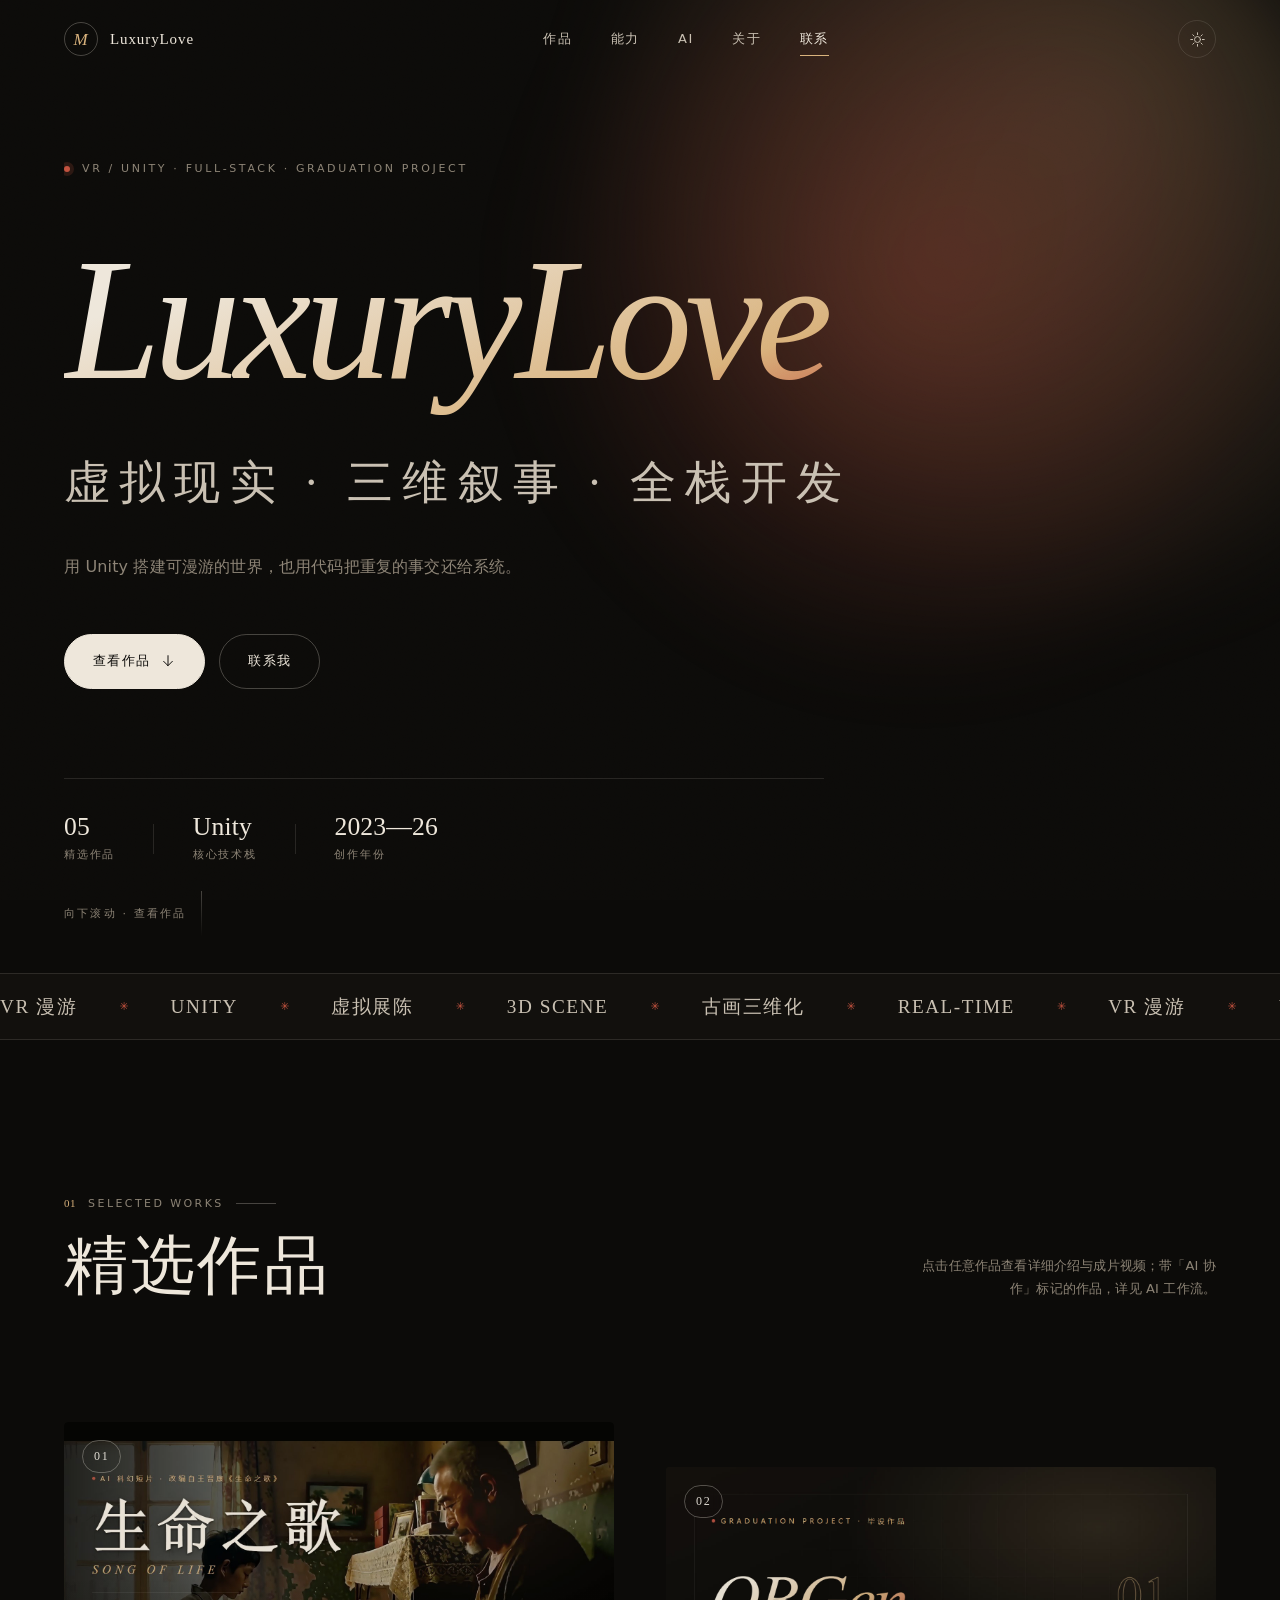
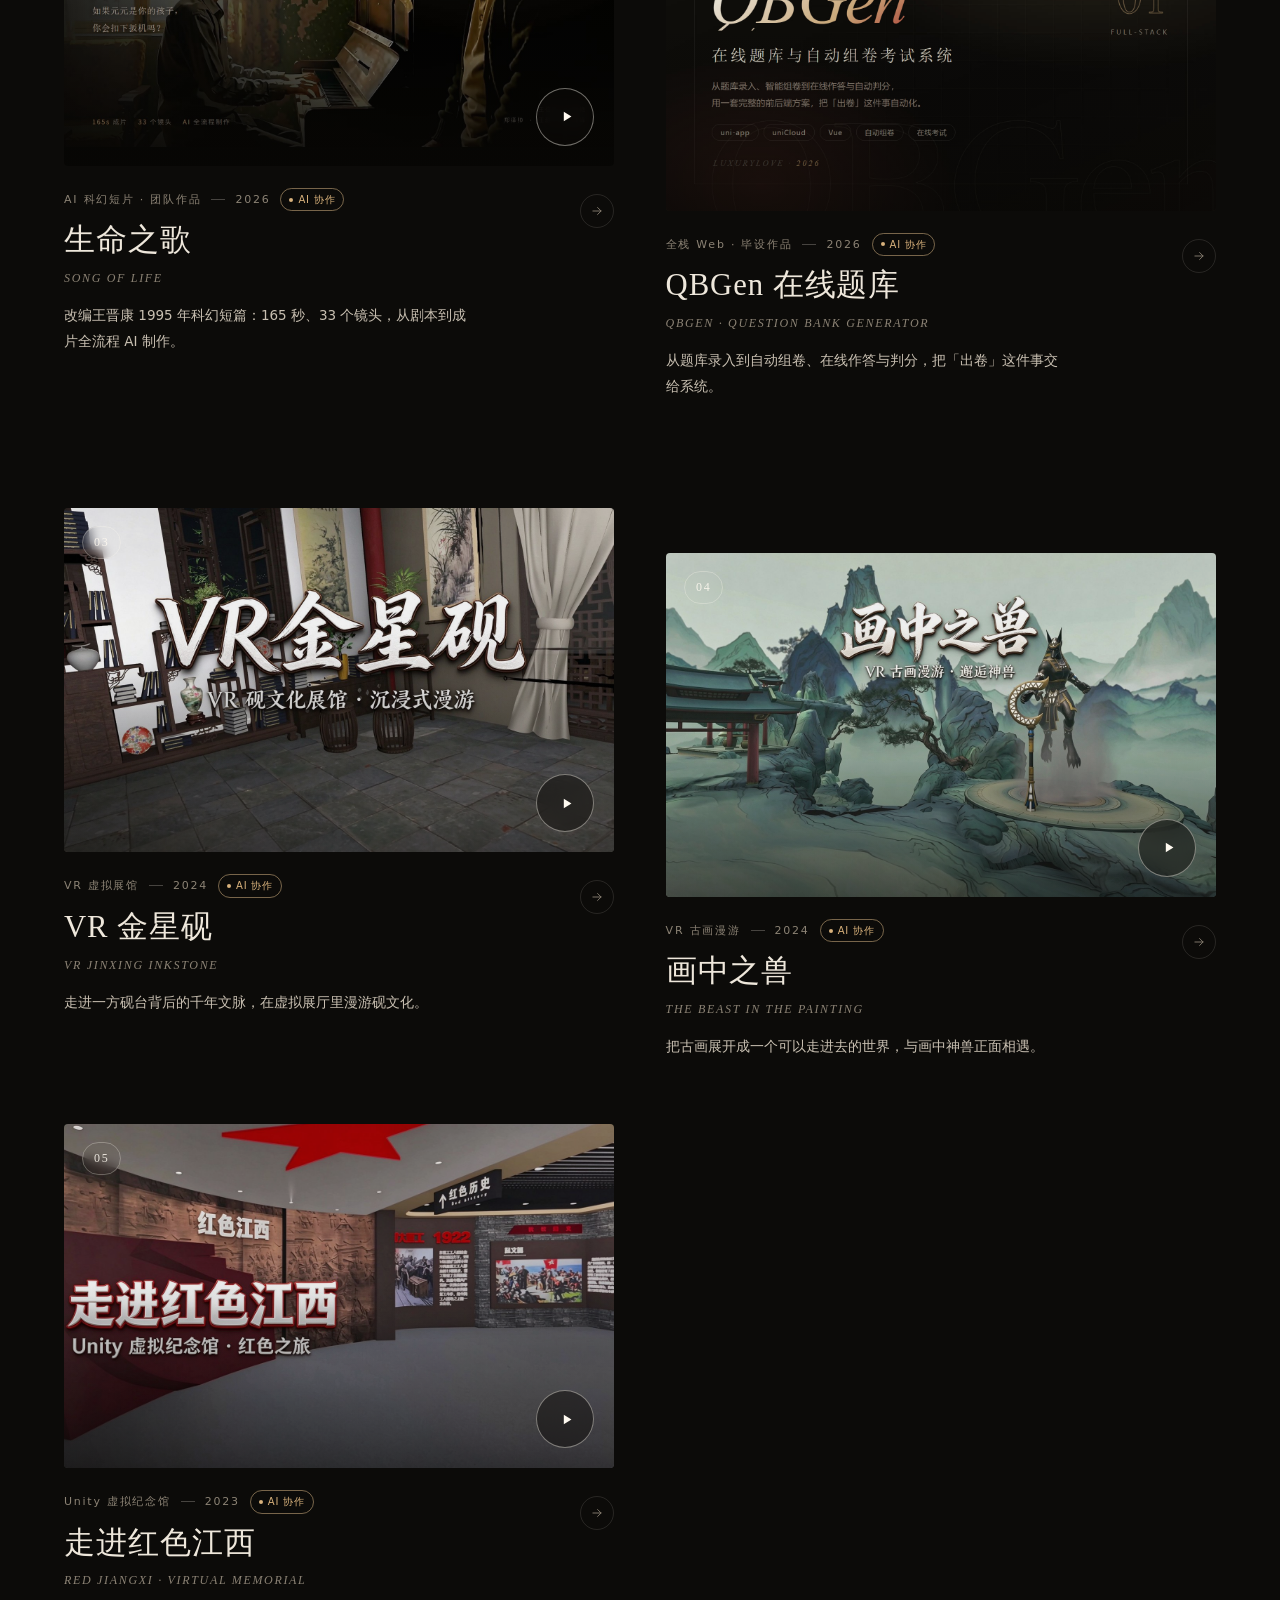
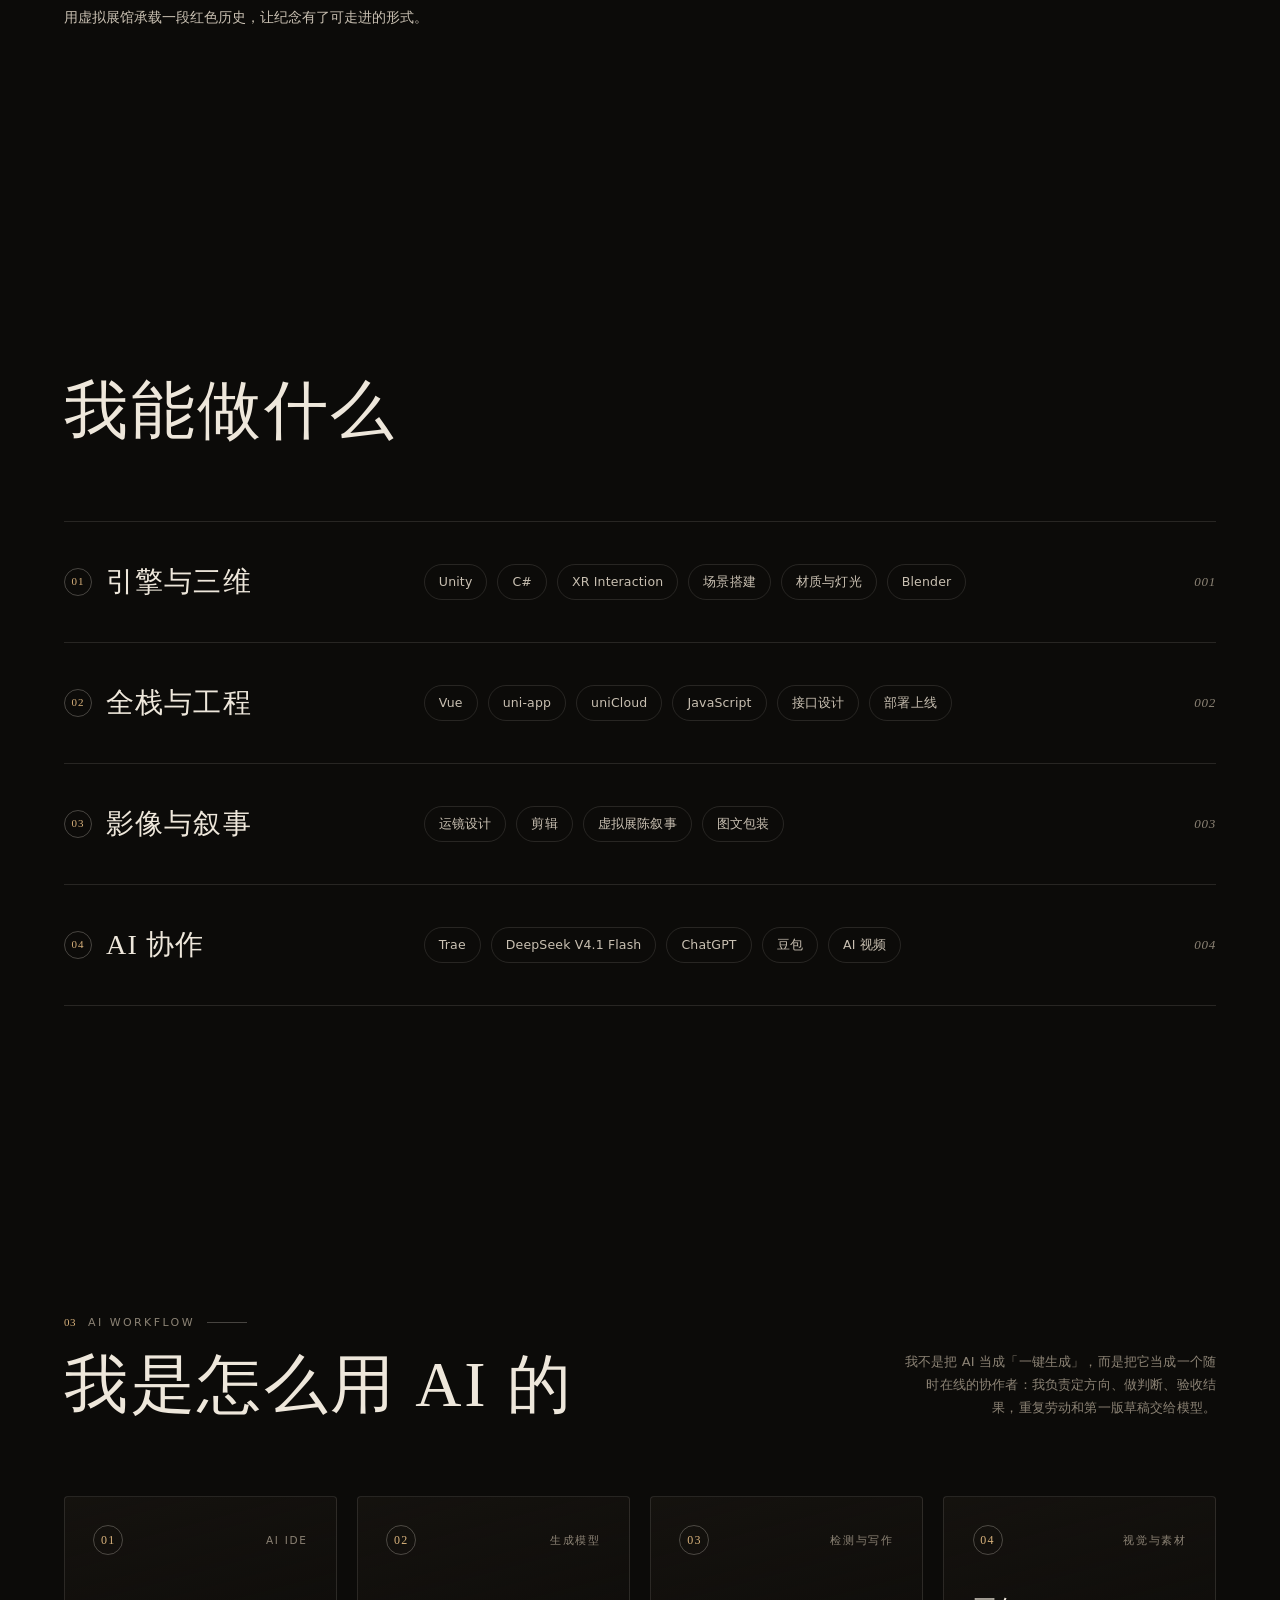
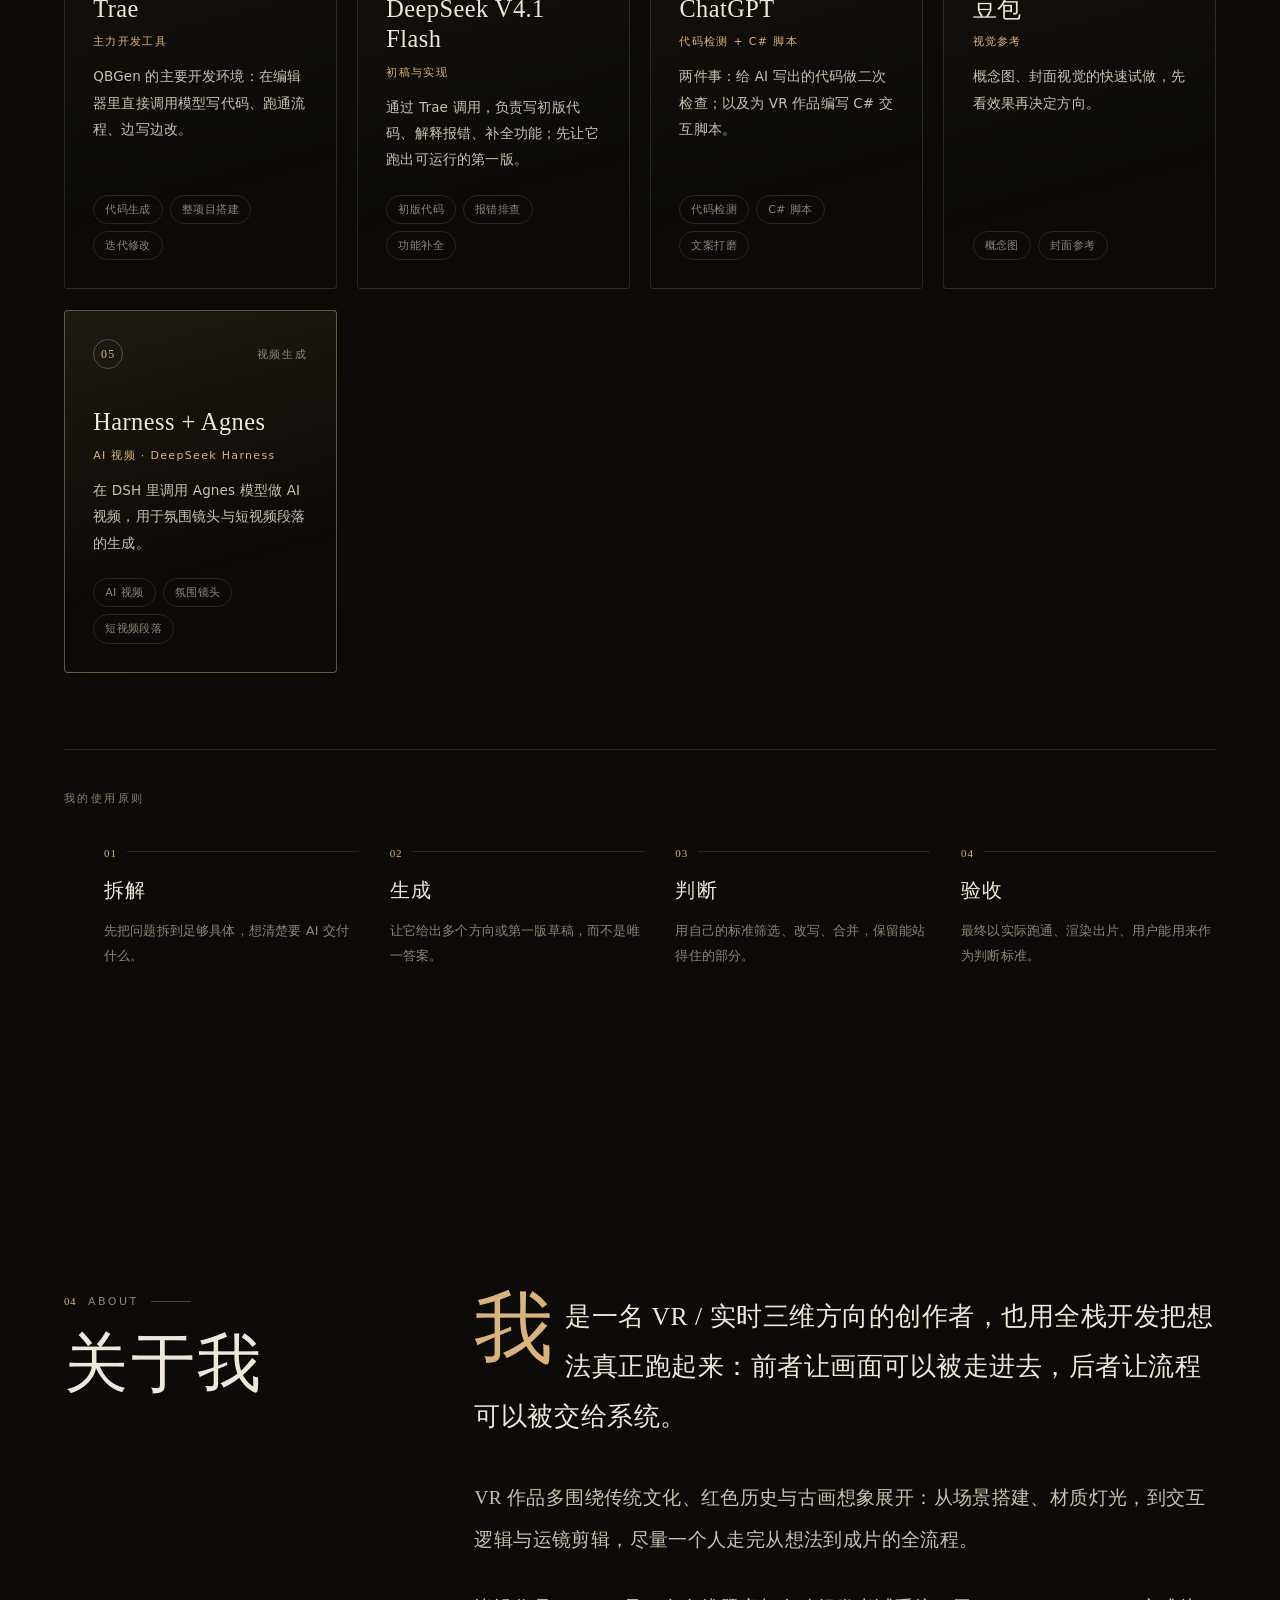
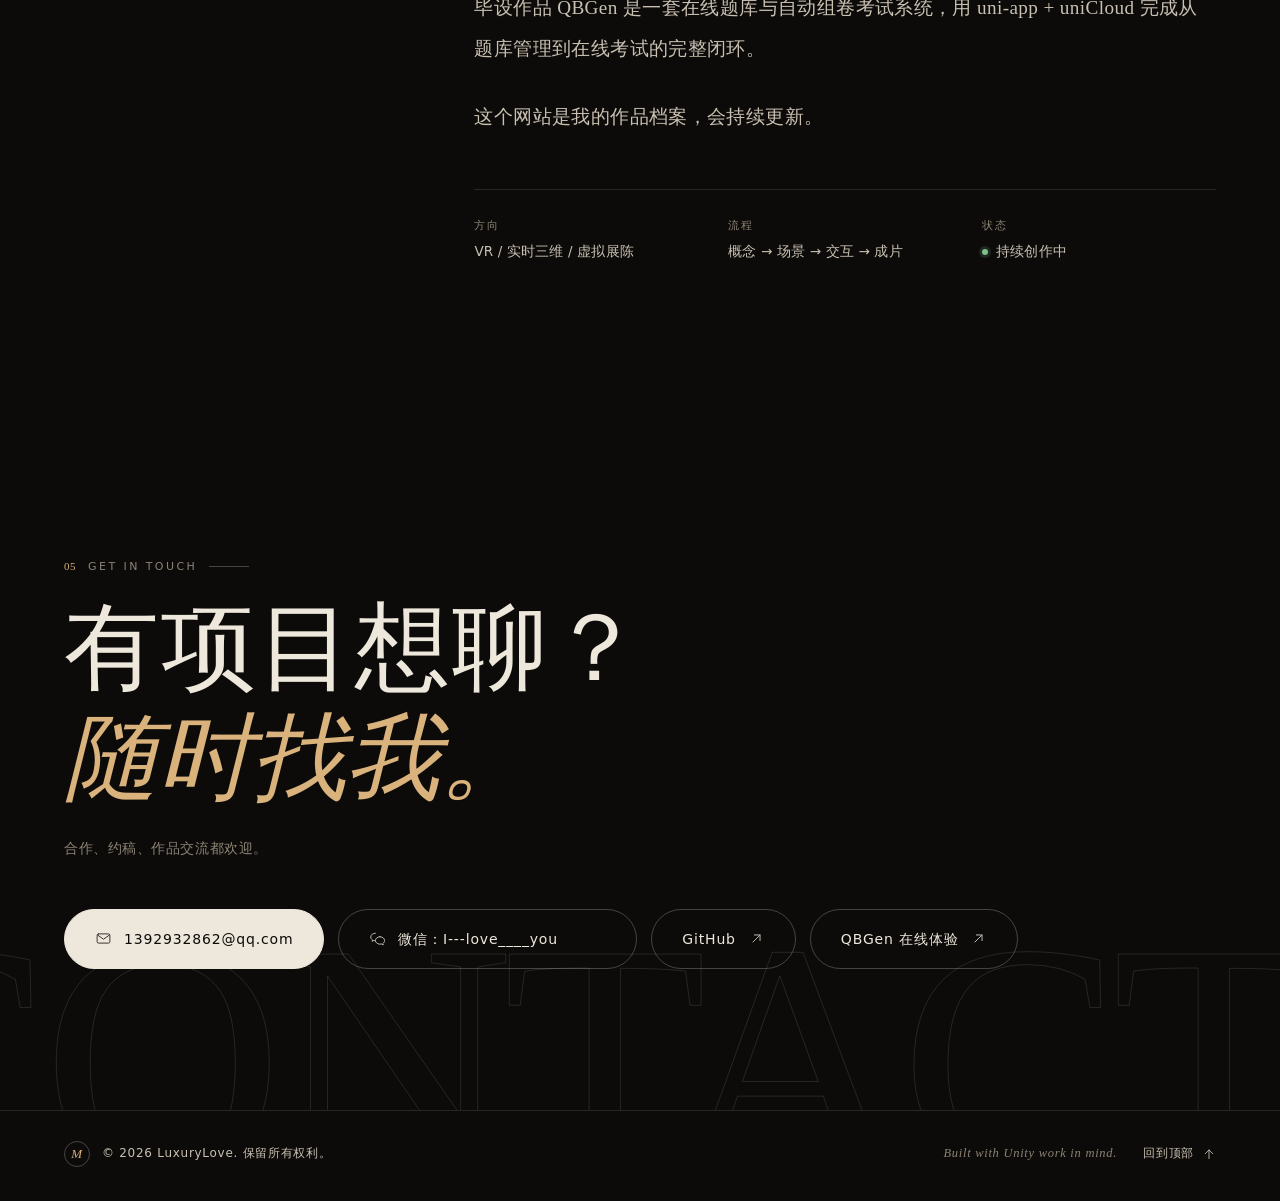
==== commit 090eab25: "Faster first paint: video buffering hint, multi-source fallback, system fonts" ====
--- a/index.html
+++ b/index.html
@@ -6,13 +6,11 @@
 <meta name="description" content="LuxuryLove · VR / Unity 三维作品集：VR 虚拟展馆、古画三维漫游、虚拟纪念馆。" />
 <meta name="robots" content="noindex" />
 <meta name="theme-color" content="#0c0b09" />
-<title>LuxuryLove · VR 作品集</title>
+<title>LuxuryLove · 作品集 | VR · 全栈 · AI 影像</title>
 
 <link rel="icon" href="data:image/svg+xml,%3Csvg xmlns='http://www.w3.org/2000/svg' viewBox='0 0 64 64'%3E%3Crect width='64' height='64' rx='14' fill='%230c0b09'/%3E%3Cpath d='M18 44V20h5l9 13 9-13h5v24h-6V31l-8 11-8-11v13z' fill='%23d9b27c'/%3E%3C/svg%3E" />
 
-<link rel="preconnect" href="https://fonts.googleapis.com" />
-<link rel="preconnect" href="https://fonts.gstatic.com" crossorigin />
-<link href="https://fonts.googleapis.com/css2?family=Fraunces:ital,opsz,wght@0,9..144,300;0,9..144,400;1,9..144,300;1,9..144,400&family=Noto+Serif+SC:wght@300;400;600&family=Noto+Sans+SC:wght@300;400;500&display=swap" rel="stylesheet" />
+<!-- 字体使用系统字体：国内访问 Google Fonts 会被阻断并阻塞首屏 -->
 
 <link rel="stylesheet" href="styles.css" />
 <noscript>
--- a/styles.css
+++ b/styles.css
@@ -17,9 +17,10 @@
   --accent-ink: #1a1208;
   --shadow: 0 30px 80px -30px rgba(0, 0, 0, 0.8);
 
-  --font-display: "Fraunces", "Noto Serif SC", "Songti SC", "STSong", "SimSun", serif;
-  --font-serif-cn: "Noto Serif SC", "Songti SC", "STSong", "SimSun", serif;
-  --font-sans: "Noto Sans SC", "PingFang SC", "Hiragino Sans GB", "Microsoft YaHei", system-ui, -apple-system, sans-serif;
+  /* 全部使用系统字体，避免国内加载 Google Fonts 被阻断 */
+  --font-display: Georgia, "Times New Roman", "Songti SC", "STSong", "SimSun", serif;
+  --font-serif-cn: "Songti SC", "STSong", "SimSun", "Noto Serif CJK SC", serif;
+  --font-sans: "PingFang SC", "Hiragino Sans GB", "Microsoft YaHei", system-ui, -apple-system, "Segoe UI", sans-serif;
 
   --margin: clamp(20px, 5vw, 88px);
   --max: 1560px;
@@ -1258,6 +1259,47 @@
   background: #000;
   object-fit: cover;
 }
+
+/* 缓冲提示：网络慢时覆盖在视频上，并给出下载兜底 */
+.media-buffering {
+  position: absolute;
+  inset: 0;
+  display: none;
+  flex-direction: column;
+  align-items: center;
+  justify-content: center;
+  gap: 12px;
+  background: rgba(6, 5, 4, 0.55);
+  -webkit-backdrop-filter: blur(2px);
+  backdrop-filter: blur(2px);
+  color: var(--text);
+  font-size: 13px;
+  letter-spacing: 0.08em;
+  text-align: center;
+  padding: 20px;
+}
+.media-buffering.is-visible { display: flex; }
+.media-spin {
+  width: 26px;
+  height: 26px;
+  border-radius: 50%;
+  border: 2px solid rgba(238, 231, 219, 0.25);
+  border-top-color: var(--accent);
+  animation: mediaSpin 0.9s linear infinite;
+}
+@keyframes mediaSpin { to { transform: rotate(360deg); } }
+.media-download {
+  pointer-events: auto;
+  margin-top: 4px;
+  padding: 7px 14px;
+  border: 1px solid var(--line-strong);
+  border-radius: 999px;
+  font-size: 12px;
+  color: var(--accent);
+  transition: all 0.3s var(--ease);
+}
+.media-download:hover { background: var(--accent); border-color: var(--accent); color: var(--accent-ink); }
+@media (prefers-reduced-motion: reduce) { .media-spin { animation: none; } }
 
 .modal-head {
   padding: clamp(28px, 3.4vw, 46px);
